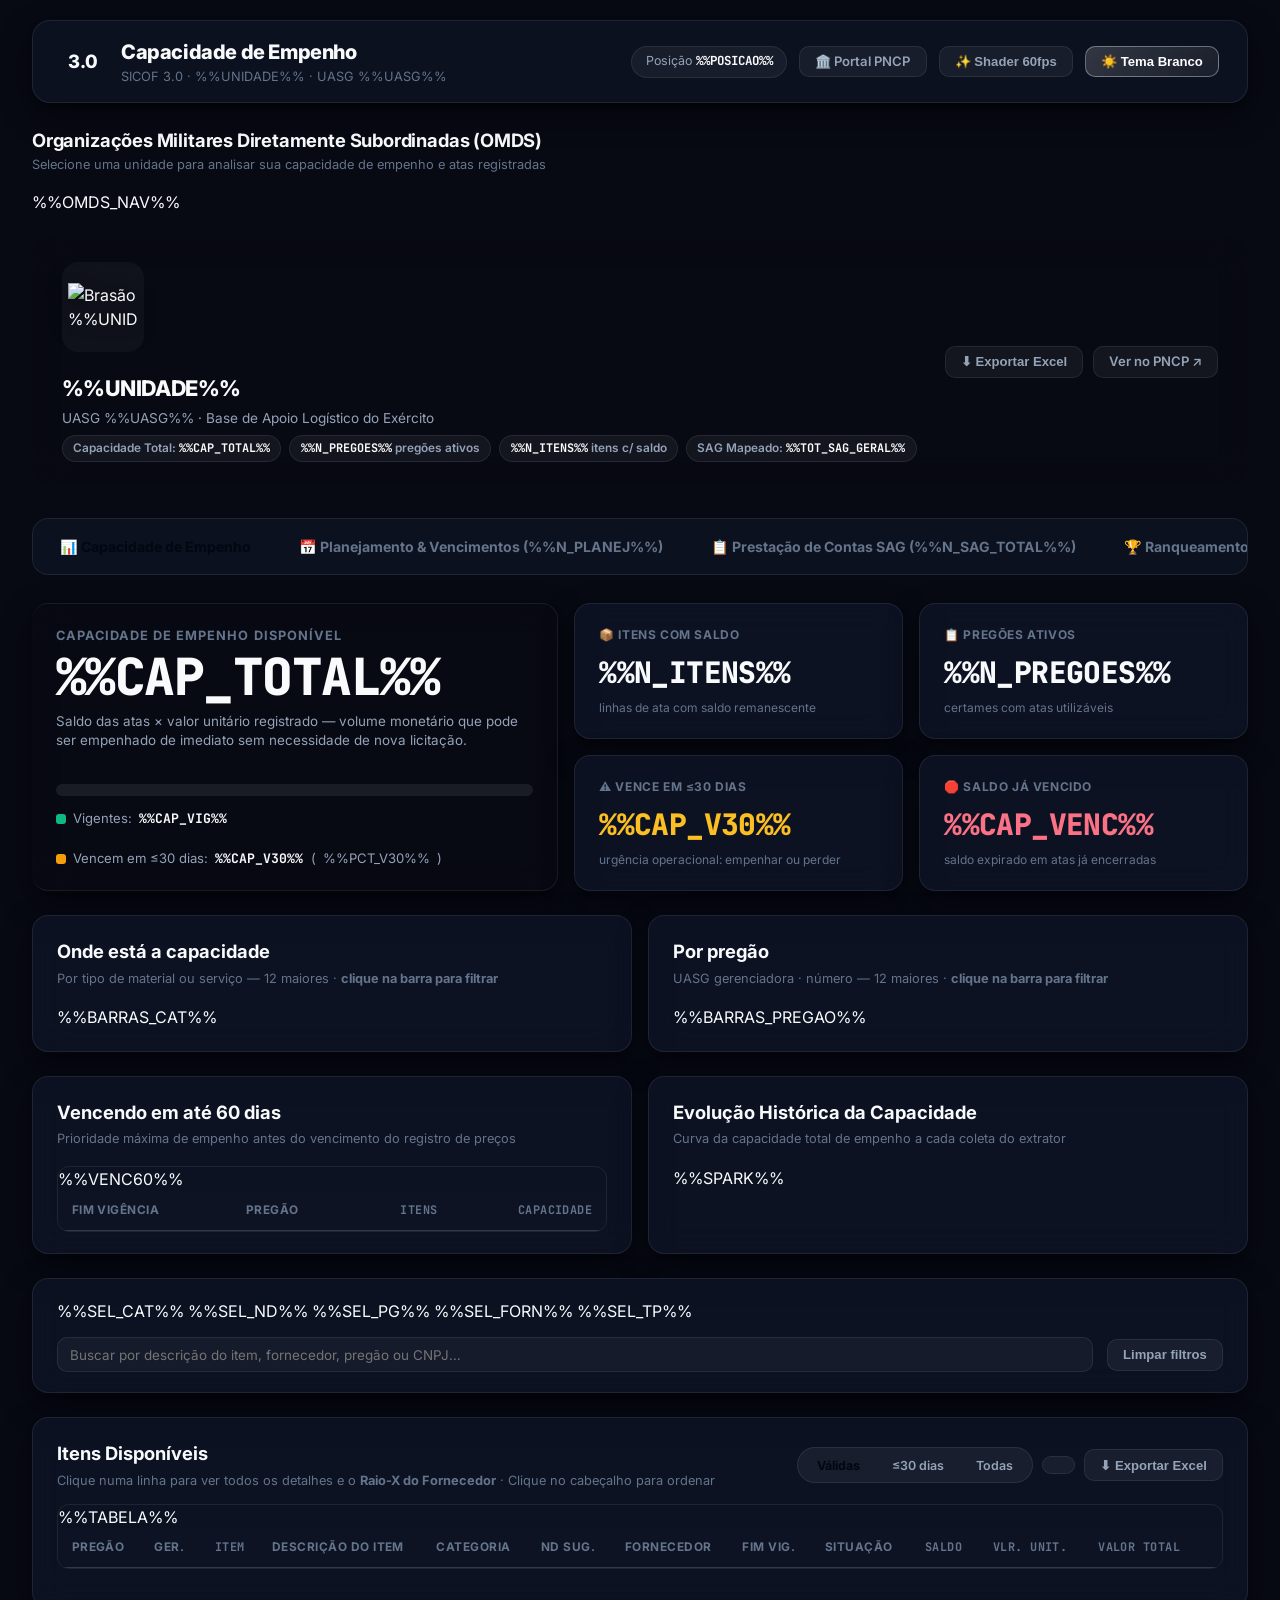
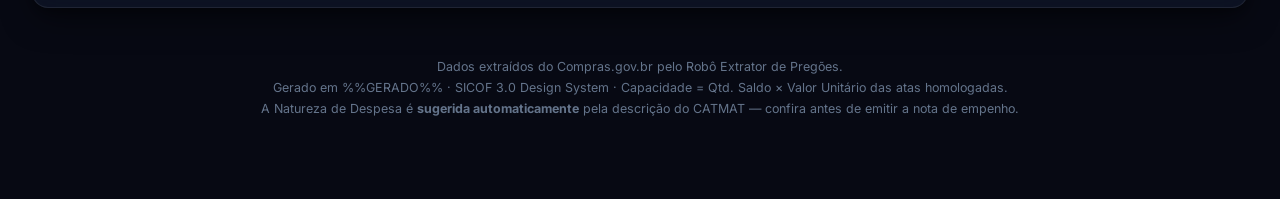
==== template_sicof.html @ 5d13fb5b "feat(dashboard): publica interface SICOF 3.0, template e dados atualizados (11/11/2026)" ====
<!DOCTYPE html>
<html lang="pt-BR" data-theme="dark" style="--unit-accent:%%ACCENT%%;--unit-accent-rgb:%%UNIT_RGB%%">
<head>
<meta charset="utf-8">
<meta name="viewport" content="width=device-width,initial-scale=1">
<meta name="color-scheme" content="light dark">
<title>Capacidade de Empenho — Atas %%UNIDADE_CURTA%% · SICOF 3.0</title>
<link rel="preconnect" href="https://fonts.googleapis.com">
<link rel="preconnect" href="https://fonts.gstatic.com" crossorigin>
<link href="https://fonts.googleapis.com/css2?family=Inter:wght@400;500;600;700;800&family=JetBrains+Mono:wght@400;500;600;700&display=swap" rel="stylesheet">
<style>
/* ==========================================================================
   SICOF 3.0 DESIGN SYSTEM & TOKENS (WCAG 2.2 AAA + 60FPS GPU ACCELERATION)
   ========================================================================== */
:root {
  --motion-instant: 100ms;
  --motion-snappy: 180ms;
  --motion-base: 280ms;
  --motion-slow: 450ms;
  --motion-ease: cubic-bezier(0.16, 1.0, 0.3, 1.0);

  /* Paleta Executiva Noturna (Default) */
  --bg-deep: #070913;
  --bg-surface: rgba(14, 21, 37, 0.72);
  --bg-surface-hover: rgba(22, 33, 58, 0.85);
  --bg-card: rgba(16, 24, 43, 0.65);
  --bg-card-elevated: rgba(23, 34, 60, 0.75);

  --border-subtle: rgba(255, 255, 255, 0.08);
  --border-strong: rgba(255, 255, 255, 0.16);
  --border-focus: var(--unit-accent, #38bdf8);

  --text-primary: #f8fafc;
  --text-secondary: #94a3b8;
  --text-muted: #64748b;
  --text-accent: var(--unit-accent, #38bdf8);
  --text-emerald: #34d399;
  --text-amber: #fbbf24;
  --text-rose: #fb7185;

  /* Identidade Visual Dinâmica por Unidade */
  --unit-accent: #38bdf8;
  --unit-accent-rgb: 56, 189, 248;
  --unit-glow: rgba(var(--unit-accent-rgb), 0.25);
  --unit-border: rgba(var(--unit-accent-rgb), 0.45);
  --unit-bg-tint: rgba(var(--unit-accent-rgb), 0.08);

  /* Status Tokens */
  --success: #35c08f;
  --success-fill: #10b981;
  --warning: #fbbf24;
  --warning-fill: #f59e0b;
  --danger: #fb7185;
  --danger-fill: #ef4444;

  --glass-blur: blur(16px);
  --glass-shadow: 0 12px 32px -4px rgba(0, 0, 0, 0.5), 0 4px 12px -2px rgba(0, 0, 0, 0.3);
  --font-sans: 'Inter', -apple-system, BlinkMacSystemFont, "Segoe UI", Roboto, sans-serif;
  --font-mono: 'JetBrains Mono', monospace;
  --r: 16px;
  --r-sm: 10px;
}

/* ==========================================================================
   TEMA BRANCO / ALTO CONTRASTE (WCAG 2.2 AAA & EXECUTIVE LIGHT)
   ========================================================================== */
html[data-theme="light"] {
  --bg-deep: #f1f5f9;
  --bg-surface: #ffffff;
  --bg-surface-hover: #f8fafc;
  --bg-card: #ffffff;
  --bg-card-elevated: #ffffff;

  --border-subtle: #cbd5e1;
  --border-strong: #94a3b8;
  --border-focus: var(--unit-accent, #0284c7);

  --text-primary: #0f172a;
  --text-secondary: #334155;
  --text-muted: #64748b;
  --text-accent: var(--unit-accent, #0284c7);
  --text-emerald: #047857;
  --text-amber: #b45309;
  --text-rose: #be123c;

  --unit-glow: rgba(var(--unit-accent-rgb), 0.18);
  --unit-border: rgba(var(--unit-accent-rgb), 0.55);
  --unit-bg-tint: rgba(var(--unit-accent-rgb), 0.05);

  --success: #047857;
  --success-fill: #059669;
  --warning: #b45309;
  --warning-fill: #d97706;
  --danger: #be123c;
  --danger-fill: #dc2626;

  --glass-blur: blur(0px);
  --glass-shadow: 0 4px 16px rgba(0, 0, 0, 0.06);
  background-color: #f1f5f9;
  color: #0f172a;
}

*, *::before, *::after {
  box-sizing: border-box;
  margin: 0;
  padding: 0;
}

html {
  font-family: var(--font-sans);
  background-color: var(--bg-deep);
  color: var(--text-primary);
  scroll-behavior: smooth;
  -webkit-font-smoothing: antialiased;
}

body {
  min-height: 100vh;
  position: relative;
  overflow-x: hidden;
  line-height: 1.5;
  background-color: var(--bg-deep);
}

@media (prefers-reduced-motion: reduce) {
  *, *::before, *::after {
    animation-duration: 0.01ms !important;
    transition-duration: 0.01ms !important;
  }
  #motion-canvas { display: none !important; }
}

/* Fundo Animado WebGL Canvas 60fps */
#motion-canvas {
  position: fixed;
  inset: 0;
  width: 100vw;
  height: 100vh;
  z-index: -1;
  pointer-events: none;
  opacity: 1;
  transition: opacity var(--motion-slow) var(--motion-ease);
}
html[data-theme="light"] #motion-canvas {
  display: none !important;
}

/* Barra de Leitura Superior com Scroll Progress */
.reading-bar {
  position: fixed;
  top: 0;
  left: 0;
  width: 100%;
  height: 3.5px;
  background: linear-gradient(90deg, var(--unit-accent), #10b981, #6366f1);
  transform-origin: 0% 50%;
  z-index: 9999;
  animation: scrollProgress linear;
  animation-timeline: scroll(root block);
}
@keyframes scrollProgress {
  from { transform: scaleX(0); }
  to { transform: scaleX(1); }
}

.app-container {
  max-width: 1540px;
  margin: 0 auto;
  padding: 1.25rem 2rem 5rem 2rem;
  position: relative;
  z-index: 1;
}

/* ==========================================================================
   HEADER EXECUTIVO COMPACTO
   ========================================================================== */
.executive-header {
  display: flex;
  justify-content: space-between;
  align-items: center;
  flex-wrap: wrap;
  gap: 1rem;
  padding: 1rem 1.75rem;
  background: var(--bg-surface);
  backdrop-filter: var(--glass-blur);
  -webkit-backdrop-filter: var(--glass-blur);
  border: 1px solid var(--border-subtle);
  border-radius: 18px;
  box-shadow: var(--glass-shadow);
  margin-bottom: 1.5rem;
}
.header-branding {
  display: flex;
  align-items: center;
  gap: 1rem;
}
.brand-badge {
  display: inline-flex;
  align-items: center;
  justify-content: center;
  width: 44px;
  height: 44px;
  background: linear-gradient(135deg, rgba(var(--unit-accent-rgb), 0.25), rgba(16, 185, 129, 0.15));
  border: 1px solid var(--unit-border);
  border-radius: 12px;
  color: var(--text-accent);
  font-weight: 800;
  font-size: 1.15rem;
  box-shadow: 0 0 16px var(--unit-glow);
}
.brand-title h1 {
  font-size: 1.25rem;
  font-weight: 800;
  letter-spacing: -0.02em;
  color: var(--text-primary);
}
.brand-title p {
  font-size: 0.8rem;
  color: var(--text-muted);
}
.header-actions {
  display: flex;
  align-items: center;
  gap: 0.75rem;
  flex-wrap: wrap;
}
.chip-pos {
  background: rgba(255, 255, 255, 0.05);
  border: 1px solid var(--border-subtle);
  border-radius: 999px;
  padding: 0.35rem 0.85rem;
  font-size: 0.78rem;
  color: var(--text-secondary);
}
.chip-pos b {
  color: var(--text-primary);
  font-family: var(--font-mono);
}
.btn {
  display: inline-flex;
  align-items: center;
  justify-content: center;
  gap: 0.45rem;
  padding: 0.52rem 0.95rem;
  border-radius: var(--r-sm);
  font-size: 0.82rem;
  font-weight: 600;
  cursor: pointer;
  text-decoration: none;
  transition: all var(--motion-snappy) var(--motion-ease);
  line-height: 1;
}
.btn-secondary {
  background: rgba(255, 255, 255, 0.05);
  border: 1px solid var(--border-subtle);
  color: var(--text-secondary);
}
.btn-secondary:hover {
  background: rgba(255, 255, 255, 0.1);
  color: var(--text-primary);
  border-color: rgba(255, 255, 255, 0.2);
}
.btn-theme-toggle {
  background: linear-gradient(135deg, rgba(255, 255, 255, 0.16), rgba(255, 255, 255, 0.06));
  border: 1.5px solid rgba(255, 255, 255, 0.35);
  color: #ffffff;
}
.btn-theme-toggle:hover {
  background: linear-gradient(135deg, rgba(255, 255, 255, 0.28), rgba(255, 255, 255, 0.12));
  border-color: var(--unit-accent);
  box-shadow: 0 0 16px var(--unit-glow);
  transform: translateY(-2px);
}
html[data-theme="light"] .btn-theme-toggle {
  background: #0f172a !important;
  color: #ffffff !important;
  border: 1.5px solid #0f172a !important;
  box-shadow: 0 4px 12px rgba(15, 23, 42, 0.2) !important;
}

/* ==========================================================================
   VITRINE HERÁLDICA DE OMDS & BANNER DA UNIDADE ATIVA
   ========================================================================== */
.omds-showcase-section {
  margin-bottom: 2rem;
}
.showcase-header {
  margin-bottom: 1rem;
  display: flex;
  justify-content: space-between;
  align-items: flex-end;
}
.showcase-header h2 {
  font-size: 1.15rem;
  font-weight: 700;
  color: var(--text-primary);
  letter-spacing: -0.01em;
}
.showcase-header p {
  font-size: 0.8rem;
  color: var(--text-muted);
}
.logos-grid {
  display: grid;
  grid-template-columns: repeat(auto-fit, minmax(190px, 1fr));
  gap: 1rem;
  margin-bottom: 1.5rem;
}
.logo-card {
  position: relative;
  overflow: hidden;
  background: var(--bg-card);
  backdrop-filter: var(--glass-blur);
  -webkit-backdrop-filter: var(--glass-blur);
  border: 1.5px solid var(--border-subtle);
  border-top: 3.5px solid var(--om-accent, var(--text-accent));
  border-radius: 18px;
  padding: 1.25rem 1rem;
  display: flex;
  flex-direction: column;
  align-items: center;
  text-align: center;
  cursor: pointer;
  text-decoration: none;
  transition: transform var(--motion-base) var(--motion-ease),
              border-color var(--motion-base) var(--motion-ease),
              box-shadow var(--motion-base) var(--motion-ease),
              background var(--motion-base) var(--motion-ease);
  user-select: none;
}
.logo-card:hover {
  transform: translateY(-4px);
  border-color: rgba(var(--om-rgb, 56, 189, 248), 0.6);
  box-shadow: 0 10px 26px -2px rgba(var(--om-rgb, 56, 189, 248), 0.35);
}
.logo-card.is-active {
  background: linear-gradient(145deg, rgba(var(--om-rgb, 56, 189, 248), 0.18), rgba(15, 23, 42, 0.92));
  border-color: var(--om-accent, var(--text-accent)) !important;
  box-shadow: 0 0 28px -2px rgba(var(--om-rgb, 56, 189, 248), 0.5), inset 0 0 14px rgba(var(--om-rgb, 56, 189, 248), 0.18) !important;
  transform: translateY(-2px);
}
.logo-card.is-active::after {
  content: '';
  position: absolute;
  bottom: -2px;
  left: 15%;
  right: 15%;
  height: 4px;
  background: var(--om-accent, var(--text-accent));
  border-radius: 999px;
  box-shadow: 0 0 14px var(--om-accent, var(--text-accent));
}
.logo-card-off {
  opacity: 0.5;
  cursor: default;
}
.logo-img-wrap {
  width: 76px;
  height: 84px;
  display: flex;
  align-items: center;
  justify-content: center;
  margin-bottom: 0.85rem;
  transition: transform var(--motion-snappy) cubic-bezier(0.34, 1.56, 0.64, 1.0);
}
.logo-card:hover .logo-img-wrap {
  transform: scale(1.08);
}
.omds-crest-img {
  max-width: 100%;
  max-height: 100%;
  object-fit: contain;
  filter: drop-shadow(0 4px 10px rgba(0, 0, 0, 0.5));
}
.logo-card-sigla {
  font-size: 0.95rem;
  font-weight: 800;
  color: var(--text-primary);
  margin-bottom: 0.2rem;
}
.logo-card-nome {
  font-size: 0.72rem;
  color: var(--text-muted);
  line-height: 1.3;
  margin-bottom: 0.75rem;
  min-height: 2.6em;
  display: -webkit-box;
  -webkit-line-clamp: 2;
  -webkit-box-orient: vertical;
  overflow: hidden;
}
.logo-card-badge {
  padding: 0.2rem 0.55rem;
  border-radius: 6px;
  font-size: 0.72rem;
  font-weight: 700;
  font-family: var(--font-mono);
  background: rgba(255, 255, 255, 0.06);
  color: var(--text-secondary);
}

/* Banner de Destaque da Unidade Ativa */
.unit-overview-banner {
  background: linear-gradient(135deg, rgba(var(--unit-accent-rgb), 0.12), rgba(11, 17, 32, 0.92));
  backdrop-filter: var(--glass-blur);
  -webkit-backdrop-filter: var(--glass-blur);
  border: 1.5px solid var(--unit-border);
  border-radius: 20px;
  padding: 1.5rem 1.85rem;
  display: flex;
  justify-content: space-between;
  align-items: center;
  flex-wrap: wrap;
  gap: 1.5rem;
  box-shadow: 0 8px 32px var(--unit-glow);
}
.unit-banner-left {
  display: flex;
  align-items: center;
  gap: 1.25rem;
  flex-wrap: wrap;
  min-width: 0;
  flex: 1;
}
.unit-banner-info {
  min-width: 0;
  word-break: break-word;
}
.unit-banner-logo-wrap {
  width: 82px;
  height: 90px;
  display: flex;
  align-items: center;
  justify-content: center;
  flex-shrink: 0;
  border-radius: 16px;
  background: rgba(255, 255, 255, 0.04);
  border: 1.5px solid var(--unit-border);
  box-shadow: 0 0 20px var(--unit-glow);
  padding: 0.4rem;
}
.unit-banner-logo-wrap img {
  max-width: 100%;
  max-height: 100%;
  object-fit: contain;
  filter: drop-shadow(0 4px 10px rgba(0, 0, 0, 0.5));
}
.unit-banner-info h2 {
  font-size: 1.35rem;
  font-weight: 800;
  letter-spacing: -0.02em;
  color: var(--text-primary);
  margin-bottom: 0.2rem;
}
.unit-banner-info p {
  font-size: 0.85rem;
  color: var(--text-secondary);
  margin-bottom: 0.45rem;
}
.unit-tags-row {
  display: flex;
  gap: 0.5rem;
  flex-wrap: wrap;
}
.tag-pill {
  font-size: 0.74rem;
  font-weight: 600;
  padding: 0.22rem 0.65rem;
  border-radius: 999px;
  background: rgba(255, 255, 255, 0.05);
  border: 1px solid var(--border-subtle);
  color: var(--text-secondary);
}
.tag-pill b {
  color: var(--text-primary);
  font-family: var(--font-mono);
}

/* ==========================================================================
   NAVEGAÇÃO POR ABAS SICOF 3.0 (DRAG-TO-SCROLL & HORIZONTAL BAR)
   ========================================================================== */
.sicof-tabs-nav {
  display: flex;
  gap: 0.5rem;
  padding: 0.45rem;
  background: var(--bg-surface);
  backdrop-filter: var(--glass-blur);
  -webkit-backdrop-filter: var(--glass-blur);
  border: 1px solid var(--border-subtle);
  border-radius: 16px;
  margin-bottom: 1.75rem;
  overflow-x: auto;
  scrollbar-width: none;
  -webkit-overflow-scrolling: touch;
}
.sicof-tabs-nav::-webkit-scrollbar { display: none; }
.sicof-tab-btn {
  display: inline-flex;
  align-items: center;
  gap: 0.65rem;
  padding: 0.75rem 1.25rem;
  border-radius: 12px;
  background: transparent;
  border: none;
  color: var(--text-muted);
  font-family: var(--font-sans);
  font-size: 0.88rem;
  font-weight: 700;
  cursor: pointer;
  white-space: nowrap;
  transition: all var(--motion-snappy) var(--motion-ease);
}
.sicof-tab-btn:hover {
  color: var(--text-primary);
  background: rgba(255, 255, 255, 0.05);
}
.sicof-tab-btn[aria-selected="true"] {
  background: var(--unit-accent);
  color: #030712;
  box-shadow: 0 4px 16px var(--unit-glow);
}
html[data-theme="light"] .sicof-tab-btn[aria-selected="true"] {
  color: #ffffff;
}

/* Painéis de Conteúdo das Abas */
.tab-content-panel {
  display: block;
  animation: fadeInTab var(--motion-base) var(--motion-ease);
}
.tab-content-panel[hidden] {
  display: none !important;
}
@keyframes fadeInTab {
  from { opacity: 0; transform: translateY(6px); }
  to { opacity: 1; transform: translateY(0); }
}

/* ==========================================================================
   BENTO GRID HERO & CARDS DE KPIS
   ========================================================================== */
.bento-hero-grid {
  display: grid;
  grid-template-columns: 1.6fr 1fr 1fr;
  grid-template-rows: auto auto;
  gap: 1rem;
  margin-bottom: 1.5rem;
}
@media (max-width: 1024px) {
  .bento-hero-grid {
    grid-template-columns: 1fr 1fr;
  }
  .bento-card-main {
    grid-column: 1 / -1;
  }
}
@media (max-width: 640px) {
  .bento-hero-grid {
    grid-template-columns: 1fr;
  }
}
.bento-card {
  background: var(--bg-card);
  backdrop-filter: var(--glass-blur);
  -webkit-backdrop-filter: var(--glass-blur);
  border: 1.5px solid var(--border-subtle);
  border-radius: var(--r);
  padding: 1.35rem 1.5rem;
  box-shadow: var(--glass-shadow);
  display: flex;
  flex-direction: column;
  justify-content: space-between;
  position: relative;
  overflow: hidden;
  transition: transform var(--motion-base) var(--motion-ease),
              border-color var(--motion-base) var(--motion-ease),
              box-shadow var(--motion-base) var(--motion-ease);
}
.bento-card:hover {
  transform: translateY(-2px);
  border-color: var(--border-strong);
  box-shadow: 0 16px 36px -4px rgba(0, 0, 0, 0.4);
}
.bento-card-main {
  grid-row: span 2;
  border-left: 4.5px solid var(--unit-accent);
  background: linear-gradient(145deg, rgba(var(--unit-accent-rgb), 0.1), var(--bg-card));
}
.hero-label {
  font-size: 0.8rem;
  text-transform: uppercase;
  letter-spacing: 0.08em;
  color: var(--text-muted);
  font-weight: 700;
  margin-bottom: 0.25rem;
}
.hero-big {
  font-size: clamp(1.8rem, 4.2vw, 3.2rem);
  font-weight: 800;
  letter-spacing: -0.03em;
  line-height: 1.1;
  color: var(--text-primary);
  font-family: var(--font-mono);
  margin-bottom: 0.4rem;
  overflow-wrap: anywhere;
  word-break: break-word;
}
.hero-cap {
  font-size: 0.84rem;
  color: var(--text-secondary);
  line-height: 1.45;
  margin-bottom: 1.25rem;
}
.meter {
  display: flex;
  height: 12px;
  background: rgba(255, 255, 255, 0.08);
  border-radius: 999px;
  overflow: hidden;
  margin-bottom: 0.85rem;
}
.mseg {
  height: 100%;
  transition: width var(--motion-slow) var(--motion-ease);
}
.mseg-vig { background: var(--success-fill); }
.mseg-v30 { background: var(--warning-fill); }
.mleg {
  list-style: none;
  display: flex;
  gap: 1.25rem;
  flex-wrap: wrap;
  font-size: 0.82rem;
  color: var(--text-secondary);
}
.mleg li {
  display: flex;
  align-items: center;
  gap: 0.45rem;
}
.mleg b {
  color: var(--text-primary);
  font-family: var(--font-mono);
}
.key {
  width: 10px;
  height: 10px;
  border-radius: 3px;
  flex: none;
}
.key-vig { background: var(--success-fill); }
.key-v30 { background: var(--warning-fill); }

.pills {
  margin-top: 1rem;
  display: none;
  align-items: center;
  gap: 0.45rem;
  flex-wrap: wrap;
}
.pills.on { display: flex; }
.pill {
  background: var(--unit-accent);
  color: #030712;
  border-radius: 999px;
  padding: 0.22rem 0.75rem;
  font-size: 0.74rem;
  font-weight: 700;
}
html[data-theme="light"] .pill { color: #ffffff; }

/* Bento KPI Mini Cards */
.bento-kpi-lbl {
  font-size: 0.75rem;
  font-weight: 700;
  text-transform: uppercase;
  letter-spacing: 0.05em;
  color: var(--text-muted);
  display: flex;
  align-items: center;
  gap: 0.4rem;
}
.bento-kpi-val {
  font-size: 1.85rem;
  font-weight: 800;
  letter-spacing: -0.02em;
  color: var(--text-primary);
  font-family: var(--font-mono);
  margin: 0.45rem 0 0.2rem 0;
}
.bento-kpi-val.warn { color: var(--warning); }
.bento-kpi-val.bad { color: var(--danger); }
.bento-kpi-hint {
  font-size: 0.75rem;
  color: var(--text-muted);
}

/* ==========================================================================
   PAINÉIS DE GRÁFICOS ANALÍTICOS (BARRAS HORIZONTAIS, VENCENDO & EVOLUÇÃO)
   ========================================================================== */
.grid2 {
  display: grid;
  grid-template-columns: 1fr 1fr;
  gap: 1rem;
  margin-bottom: 1.5rem;
}
@media (max-width: 900px) {
  .grid2 { grid-template-columns: 1fr; }
}
.card {
  background: var(--bg-card);
  backdrop-filter: var(--glass-blur);
  -webkit-backdrop-filter: var(--glass-blur);
  border: 1.5px solid var(--border-subtle);
  border-radius: var(--r);
  padding: 1.35rem 1.5rem;
  box-shadow: var(--glass-shadow);
  min-width: 0;
}
.card h2 {
  font-size: 1.15rem;
  font-weight: 700;
  color: var(--text-primary);
  margin-bottom: 0.2rem;
}
.card .cap {
  font-size: 0.8rem;
  color: var(--text-muted);
  margin-bottom: 1.1rem;
}

/* Barras Horizontais com Pódio Top 3 */
.brow {
  display: grid;
  grid-template-columns: minmax(110px, 175px) 1fr 96px;
  gap: 0.85rem;
  align-items: center;
  padding: 0.45rem 0.65rem;
  margin: 0 -0.45rem;
  border-radius: var(--r-sm);
  cursor: pointer;
  transition: background var(--motion-snappy) var(--motion-ease);
}
.brow:hover, .brow:focus-visible {
  background: rgba(255, 255, 255, 0.05);
}
.blabel {
  font-size: 0.82rem;
  color: var(--text-secondary);
  white-space: nowrap;
  overflow: hidden;
  text-overflow: ellipsis;
  display: flex;
  align-items: center;
  gap: 0.4rem;
}
.rank-pos {
  font-size: 0.68rem;
  font-weight: 800;
  padding: 0.1rem 0.38rem;
  border-radius: 4px;
  line-height: 1.2;
  flex: none;
}
.rank-1 { background: rgba(245, 158, 11, 0.2); color: #fbbf24; border: 1px solid rgba(245, 158, 11, 0.4); }
.rank-2 { background: rgba(148, 163, 184, 0.15); color: #cbd5e1; border: 1px solid rgba(148, 163, 184, 0.3); }
.rank-3 { background: rgba(217, 119, 6, 0.18); color: #f59e0b; border: 1px solid rgba(217, 119, 6, 0.35); }
.btrack {
  background: rgba(255, 255, 255, 0.06);
  border-radius: 999px;
  height: 12px;
  overflow: hidden;
}
.bfill {
  height: 100%;
  background: var(--unit-accent);
  border-radius: 999px;
  transition: width var(--motion-slow) var(--motion-ease);
}
.bfill-top {
  filter: brightness(1.15) saturate(1.2);
  box-shadow: 0 0 10px var(--unit-glow);
}
.bval {
  font-size: 0.78rem;
  text-align: right;
  color: var(--text-secondary);
  font-family: var(--font-mono);
  display: flex;
  flex-direction: column;
  align-items: flex-end;
  line-height: 1.2;
}
.bval-num { font-weight: 700; color: var(--text-primary); }
.bval-pct { font-size: 0.68rem; color: var(--text-muted); }
.vazio {
  color: var(--text-muted);
  font-size: 0.85rem;
  padding: 1.5rem 0;
  text-align: center;
}

/* ==========================================================================
   FILTROS MULTI-DIMENSIONAIS COM COMBOBOX PESQUISÁVEL
   ========================================================================== */
.filtros {
  background: var(--bg-card);
  backdrop-filter: var(--glass-blur);
  -webkit-backdrop-filter: var(--glass-blur);
  border: 1.5px solid var(--border-subtle);
  border-radius: var(--r);
  padding: 1.25rem 1.5rem;
  margin-bottom: 1.5rem;
  box-shadow: var(--glass-shadow);
}
.filtros-grid {
  display: grid;
  grid-template-columns: repeat(auto-fit, minmax(210px, 1fr));
  gap: 0.85rem;
}
.fl {
  display: flex;
  flex-direction: column;
  gap: 0.35rem;
  min-width: 0;
}
.fl > span {
  font-size: 0.72rem;
  font-weight: 700;
  color: var(--text-muted);
  text-transform: uppercase;
  letter-spacing: 0.05em;
}
.fl select, #busca, .cb-in, #sagBusca {
  width: 100%;
  background: rgba(255, 255, 255, 0.04);
  color: var(--text-primary);
  border: 1px solid var(--border-subtle);
  border-radius: var(--r-sm);
  padding: 0.55rem 0.75rem;
  font-family: var(--font-sans);
  font-size: 0.84rem;
  transition: all var(--motion-snappy) var(--motion-ease);
}
.fl select:focus, #busca:focus, .cb-in:focus, #sagBusca:focus {
  outline: none;
  border-color: var(--border-focus);
  box-shadow: 0 0 12px var(--unit-glow);
}
.cb { position: relative; }
.cb-in { padding-right: 28px; text-overflow: ellipsis; }
.cb-clear {
  position: absolute;
  right: 6px;
  top: 50%;
  transform: translateY(-50%);
  width: 20px;
  height: 20px;
  border: none;
  background: transparent;
  color: var(--text-muted);
  font-size: 16px;
  cursor: pointer;
  border-radius: 50%;
  display: flex;
  align-items: center;
  justify-content: center;
}
.cb-clear:hover {
  background: rgba(255, 255, 255, 0.1);
  color: var(--text-primary);
}
.cb-list {
  position: absolute;
  z-index: 50;
  top: calc(100% + 4px);
  left: 0;
  right: 0;
  margin: 0;
  padding: 4px;
  list-style: none;
  max-height: 280px;
  overflow-y: auto;
  background: var(--bg-surface);
  backdrop-filter: blur(20px);
  border: 1px solid var(--border-strong);
  border-radius: var(--r-sm);
  box-shadow: 0 12px 30px rgba(0, 0, 0, 0.5);
}
.cb-opt {
  padding: 0.45rem 0.65rem;
  border-radius: 6px;
  font-size: 0.8rem;
  cursor: pointer;
  white-space: nowrap;
  overflow: hidden;
  text-overflow: ellipsis;
  color: var(--text-secondary);
}
.cb-opt:hover {
  background: rgba(255, 255, 255, 0.08);
  color: var(--text-primary);
}
.cb-opt[aria-selected="true"] {
  background: var(--unit-bg-tint);
  color: var(--unit-accent);
  font-weight: 700;
}
.cb-vazio {
  padding: 0.5rem;
  font-size: 0.78rem;
  color: var(--text-muted);
  text-align: center;
}
.frow2 {
  display: flex;
  gap: 0.85rem;
  flex-wrap: wrap;
  align-items: center;
  margin-top: 0.85rem;
}
#busca { flex: 1; min-width: 220px; }

/* Segmented Switches */
.seg {
  display: inline-flex;
  background: rgba(255, 255, 255, 0.05);
  border: 1px solid var(--border-subtle);
  border-radius: 999px;
  padding: 3px;
  gap: 2px;
}
.seg button {
  background: transparent;
  border: none;
  border-radius: 999px;
  padding: 0.4rem 0.95rem;
  cursor: pointer;
  font-family: var(--font-sans);
  font-size: 0.78rem;
  font-weight: 600;
  color: var(--text-secondary);
  transition: all var(--motion-snappy) var(--motion-ease);
}
.seg button:hover {
  color: var(--text-primary);
}
.seg button[aria-pressed="true"] {
  background: var(--unit-accent);
  color: #030712;
  font-weight: 700;
  box-shadow: 0 2px 8px var(--unit-glow);
}
html[data-theme="light"] .seg button[aria-pressed="true"] {
  color: #ffffff;
}

/* ==========================================================================
   TABELAS DE DADOS EXECUTIVAS (WCAG 2.2 AAA + STICKY HEADERS)
   ========================================================================== */
.tblwrap {
  overflow-x: auto;
  max-width: 100%;
  -webkit-overflow-scrolling: touch;
  border-radius: 12px;
  border: 1px solid var(--border-subtle);
}
table {
  width: 100%;
  border-collapse: collapse;
  font-size: 0.82rem;
  text-align: left;
}
th, td {
  padding: 0.65rem 0.85rem;
  border-bottom: 1px solid var(--border-subtle);
  vertical-align: middle;
}
thead th {
  position: sticky;
  top: 0;
  background: var(--bg-surface);
  z-index: 2;
  color: var(--text-muted);
  font-size: 0.74rem;
  font-weight: 700;
  text-transform: uppercase;
  letter-spacing: 0.04em;
  white-space: nowrap;
  cursor: pointer;
  user-select: none;
  border-bottom: 1.5px solid var(--border-strong);
}
thead th:hover {
  color: var(--text-primary);
  background: var(--bg-surface-hover);
}
tbody tr {
  transition: background var(--motion-snappy) var(--motion-ease);
}
tbody tr:hover {
  background: rgba(255, 255, 255, 0.04);
}
td.num, th.num {
  text-align: right;
  font-family: var(--font-mono);
  white-space: nowrap;
}
td.desc {
  max-width: 320px;
  color: var(--text-secondary);
  line-height: 1.35;
}
td.forn {
  max-width: 180px;
  white-space: nowrap;
  overflow: hidden;
  text-overflow: ellipsis;
  color: var(--text-secondary);
}
td.cat, td.nd {
  white-space: nowrap;
  font-size: 0.78rem;
  color: var(--text-muted);
}
.tag {
  display: inline-flex;
  align-items: center;
  gap: 0.35rem;
  border-radius: 999px;
  padding: 0.15rem 0.6rem;
  font-size: 0.72rem;
  font-weight: 700;
  white-space: nowrap;
}
.tag-vig { background: rgba(16, 185, 129, 0.15); color: #34d399; border: 1px solid rgba(16, 185, 129, 0.3); }
.tag-v30 { background: rgba(245, 158, 11, 0.18); color: #fbbf24; border: 1px solid rgba(245, 158, 11, 0.35); }
.tag-venc { background: rgba(239, 68, 68, 0.18); color: #fb7185; border: 1px solid rgba(239, 68, 68, 0.35); }
.tag-semata, .tag-semdados { background: rgba(148, 163, 184, 0.15); color: #94a3b8; }

.tbl-foot {
  display: flex;
  justify-content: center;
  margin-top: 1rem;
}

/* ==========================================================================
   ABA DE PLANEJAMENTO & BANDAS HORIZONTAIS
   ========================================================================== */
.pl-bandas {
  display: grid;
  grid-template-columns: repeat(4, 1fr);
  gap: 0.85rem;
  margin-bottom: 1.25rem;
}
@media (max-width: 768px) {
  .pl-bandas { grid-template-columns: repeat(2, 1fr); }
}
@media (max-width: 520px) {
  .pl-bandas { grid-template-columns: 1fr; }
}
.pl-card {
  display: flex;
  flex-direction: column;
  gap: 0.25rem;
  align-items: flex-start;
  text-align: left;
  background: var(--bg-card);
  border: 1.5px solid var(--border-subtle);
  border-left: 4.5px solid var(--bc, var(--text-muted));
  border-radius: var(--r-sm);
  padding: 0.85rem 1.1rem;
  cursor: pointer;
  transition: all var(--motion-snappy) var(--motion-ease);
  width: 100%;
}
.pl-card:hover { background: rgba(255, 255, 255, 0.05); }
.pl-card[aria-pressed="true"] {
  box-shadow: 0 0 0 2px var(--bc, var(--unit-accent)), 0 4px 16px rgba(0, 0, 0, 0.3);
}
.pl-card.b-30 { --bc: var(--danger-fill); }
.pl-card.b-90 { --bc: var(--warning-fill); }
.pl-card.b-180 { --bc: #38bdf8; }
.pl-card.b-max { --bc: var(--success-fill); }
.pl-card-n {
  font-size: 1.85rem;
  font-weight: 800;
  line-height: 1;
  font-family: var(--font-mono);
  color: var(--bc, var(--text-primary));
}
.pl-card-lb { font-size: 0.74rem; color: var(--text-muted); }
.pl-card-cap { font-size: 0.82rem; font-weight: 700; color: var(--text-secondary); font-family: var(--font-mono); }
.pl-bandas.tem-sel .pl-card:not([aria-pressed="true"]) { opacity: 0.45; }
.pl-dias { display: block; font-size: 0.7rem; font-weight: 700; margin-top: 1px; }
.pl-dias.d-venc { color: var(--danger); }
.pl-dias.d-30 { color: var(--warning); }
.pl-dias.d-ok { color: var(--text-muted); }
.pl-om { font-size: 0.74rem; font-weight: 700; color: var(--text-accent); }
.pl-papel { font-size: 0.68rem; font-weight: 700; text-transform: uppercase; margin-top: 1px; }
.pl-papel.p-ger { color: var(--unit-accent); }
.pl-papel.p-part { color: var(--text-muted); }

/* ==========================================================================
   ABA DE PRESTAÇÃO DE CONTAS SAG
   ========================================================================== */
.sag-kpis {
  display: grid;
  grid-template-columns: repeat(3, 1fr);
  gap: 1rem;
  margin-bottom: 1.25rem;
}
@media (max-width: 800px) {
  .sag-kpis { grid-template-columns: 1fr; }
}
.sag-kpi-card {
  background: var(--bg-card);
  border: 1.5px solid var(--border-subtle);
  border-radius: var(--r-sm);
  padding: 1.15rem 1.35rem;
  display: flex;
  flex-direction: column;
  gap: 0.25rem;
  text-align: left;
  cursor: pointer;
  transition: all var(--motion-snappy) var(--motion-ease);
}
.sag-kpi-card.sag-kpi-tot { border-left: 4.5px solid var(--unit-accent); cursor: default; }
.sag-kpi-card.sag-kpi-ger { border-left: 4.5px solid #8b5cf6; }
.sag-kpi-card.sag-kpi-part { border-left: 4.5px solid #0ea5e9; }
.sag-kpi-card:hover { background: rgba(255, 255, 255, 0.05); }
.sag-kpi-card[aria-pressed="true"] { box-shadow: 0 0 0 2px var(--unit-accent); }
.sag-kpi-val { font-size: 1.75rem; font-weight: 800; font-family: var(--font-mono); color: var(--text-primary); }
.sag-kpi-lb { font-size: 0.78rem; font-weight: 700; color: var(--text-muted); }
.sag-kpi-sub { font-size: 0.72rem; color: var(--text-muted); }

.sag-bloco {
  background: var(--bg-card);
  border: 1.5px solid var(--border-subtle);
  border-radius: var(--r-sm);
  padding: 1.25rem 1.35rem;
  margin-bottom: 1.25rem;
}
.sag-bloco-hdr {
  display: flex;
  align-items: center;
  justify-content: space-between;
  margin-bottom: 1rem;
  flex-wrap: wrap;
  gap: 0.75rem;
  padding-bottom: 0.75rem;
  border-bottom: 1px solid var(--border-subtle);
}
.sag-bloco-tit {
  display: flex;
  align-items: center;
  gap: 0.75rem;
  flex-wrap: wrap;
}
.sag-bloco-tit h3 { font-size: 1.05rem; font-weight: 700; color: var(--text-primary); }
.sag-bloco-total {
  font-size: 0.85rem;
  font-weight: 700;
  font-family: var(--font-mono);
  color: var(--text-primary);
  background: rgba(255, 255, 255, 0.05);
  padding: 0.35rem 0.85rem;
  border-radius: 8px;
  border: 1px solid var(--border-subtle);
}
.sag-tag {
  display: inline-block;
  padding: 0.2rem 0.6rem;
  border-radius: 6px;
  font-size: 0.68rem;
  font-weight: 800;
  text-transform: uppercase;
  letter-spacing: 0.04em;
}
.sag-tag-ger { background: rgba(139, 92, 246, 0.18); color: #c084fc; border: 1px solid rgba(139, 92, 246, 0.35); }
.sag-tag-part { background: rgba(14, 165, 233, 0.18); color: #38bdf8; border: 1px solid rgba(14, 165, 233, 0.35); }
.btn-copiar-linha {
  background: transparent;
  border: 1px solid var(--border-subtle);
  border-radius: 6px;
  padding: 0.25rem 0.55rem;
  cursor: pointer;
  font-size: 0.85rem;
  color: var(--text-secondary);
  transition: all var(--motion-snappy);
}
.btn-copiar-linha:hover {
  background: rgba(255, 255, 255, 0.1);
  color: var(--text-primary);
}

/* ==========================================================================
   ABA DE RANQUEAMENTO DAS 6 OMDS
   ========================================================================== */
.ranking-leaderboard-grid {
  display: grid;
  grid-template-columns: repeat(auto-fit, minmax(min(100%, 340px), 1fr));
  gap: 1.15rem;
  margin-bottom: 1.75rem;
}
.rank-item-card {
  position: relative;
  background: var(--bg-card);
  backdrop-filter: var(--glass-blur);
  -webkit-backdrop-filter: var(--glass-blur);
  border: 1.5px solid var(--border-subtle);
  border-radius: var(--r);
  padding: 1.25rem 1.35rem;
  display: flex;
  flex-direction: column;
  gap: 0.85rem;
  cursor: pointer;
  min-width: 0;
  overflow: hidden;
  transition: all var(--motion-base) var(--motion-ease);
}
.rank-item-card:hover {
  transform: translateY(-3px);
  border-color: var(--border-strong);
  box-shadow: 0 12px 30px rgba(0, 0, 0, 0.35);
}
.rank-item-card.is-current-om {
  border-color: var(--unit-accent);
  box-shadow: 0 0 24px -4px var(--unit-glow);
}
.rank-card-header {
  display: flex;
  align-items: center;
  justify-content: space-between;
  gap: 0.75rem;
  flex-wrap: wrap;
  min-width: 0;
}
.rank-header-left {
  display: flex;
  align-items: center;
  gap: 0.75rem;
  min-width: 0;
  flex: 1;
}
.rank-pos-badge {
  font-size: 1.15rem;
  font-weight: 800;
  width: 38px;
  height: 38px;
  border-radius: 10px;
  display: flex;
  align-items: center;
  justify-content: center;
  background: rgba(255, 255, 255, 0.06);
  flex-shrink: 0;
}
.rank-om-crest {
  width: 38px;
  height: 38px;
  display: flex;
  align-items: center;
  justify-content: center;
  flex-shrink: 0;
}
.rank-om-crest img {
  max-width: 100%;
  max-height: 100%;
  object-fit: contain;
}
.rank-om-info {
  flex: 1;
  min-width: 0;
}
.rank-om-sigla {
  font-size: 1.05rem;
  font-weight: 800;
  color: var(--text-primary);
  letter-spacing: -0.01em;
  white-space: nowrap;
  overflow: hidden;
  text-overflow: ellipsis;
}
.rank-om-uasg {
  font-size: 0.72rem;
  color: var(--text-muted);
  font-family: var(--font-mono);
}
.rank-current-tag {
  display: inline-flex;
  align-items: center;
  gap: 0.35rem;
  font-size: 0.65rem;
  font-weight: 800;
  text-transform: uppercase;
  letter-spacing: 0.05em;
  padding: 0.22rem 0.65rem;
  border-radius: 999px;
  background: var(--unit-accent);
  color: #030712;
  box-shadow: 0 2px 8px var(--unit-glow);
  white-space: nowrap;
  flex-shrink: 0;
}
html[data-theme="light"] .rank-current-tag {
  color: #ffffff;
}
.rank-pulse-dot {
  width: 6px;
  height: 6px;
  border-radius: 50%;
  background: currentColor;
  display: inline-block;
  animation: rankPulse 2s ease-in-out infinite;
}
@keyframes rankPulse {
  0%, 100% { opacity: 1; transform: scale(1); }
  50% { opacity: 0.35; transform: scale(0.75); }
}
.rank-metric-block {
  display: flex;
  justify-content: space-between;
  align-items: flex-end;
  gap: 0.75rem;
  padding: 0.55rem 0.8rem;
  background: rgba(255, 255, 255, 0.025);
  border: 1px solid var(--border-subtle);
  border-radius: var(--r-sm);
  min-width: 0;
}
.rank-metric-main {
  min-width: 0;
}
.rank-metric-lbl {
  display: block;
  font-size: 0.68rem;
  text-transform: uppercase;
  letter-spacing: 0.06em;
  color: var(--text-muted);
  font-weight: 700;
  margin-bottom: 0.2rem;
}
.rank-val-num {
  font-size: 1.18rem;
  font-weight: 800;
  color: var(--text-primary);
  font-family: var(--font-mono);
  letter-spacing: -0.02em;
  line-height: 1.1;
  display: block;
}
.rank-val-pct-badge {
  font-size: 0.72rem;
  font-weight: 700;
  color: var(--text-secondary);
  background: rgba(255, 255, 255, 0.06);
  padding: 0.22rem 0.55rem;
  border-radius: 6px;
  white-space: nowrap;
  font-family: var(--font-mono);
  flex-shrink: 0;
}
.rank-track-wrap {
  height: 8px;
  background: rgba(255, 255, 255, 0.06);
  border-radius: 999px;
  overflow: hidden;
}
  overflow: hidden;
}
.rank-track-bar {
  height: 100%;
  border-radius: 999px;
  transition: width var(--motion-slow) var(--motion-ease);
}
.rank-card-footer {
  display: flex;
  justify-content: space-between;
  font-size: 0.74rem;
  color: var(--text-secondary);
  border-top: 1px solid var(--border-subtle);
  padding-top: 0.55rem;
}
.rank-card-footer b { color: var(--text-primary); font-family: var(--font-mono); }
.btn-rank-link {
  font-size: 0.75rem;
  padding: 0.3rem 0.65rem;
  background: rgba(255, 255, 255, 0.05);
  border: 1px solid var(--border-subtle);
  color: var(--text-primary);
  border-radius: 6px;
  text-decoration: none;
}
.btn-rank-link:hover {
  background: var(--unit-accent);
  color: #030712;
}

/* ==========================================================================
   MODAL DE DETALHES & RAIO-X DO FORNECEDOR
   ========================================================================== */
.modal-bg {
  position: fixed;
  inset: 0;
  z-index: 90;
  background: rgba(4, 7, 15, 0.75);
  backdrop-filter: blur(10px);
  -webkit-backdrop-filter: blur(10px);
  display: flex;
  align-items: flex-start;
  justify-content: center;
  padding: 4vh 16px;
  overflow-y: auto;
}
.modal-bg[hidden] { display: none !important; }
.modal {
  position: relative;
  background: var(--bg-surface);
  color: var(--text-primary);
  border: 1.5px solid var(--border-strong);
  border-radius: 20px;
  max-width: 820px;
  width: 100%;
  box-shadow: 0 24px 70px rgba(0, 0, 0, 0.6);
  padding: 24px 28px;
  animation: modalIn var(--motion-snappy) var(--motion-ease);
}
@keyframes modalIn {
  from { opacity: 0; transform: scale(0.96) translateY(8px); }
  to { opacity: 1; transform: scale(1) translateY(0); }
}
.modal-x {
  position: absolute;
  top: 16px;
  right: 16px;
  width: 36px;
  height: 36px;
  border-radius: 10px;
  border: 1px solid var(--border-subtle);
  background: rgba(255, 255, 255, 0.05);
  color: var(--text-secondary);
  font-size: 16px;
  cursor: pointer;
  display: flex;
  align-items: center;
  justify-content: center;
  transition: all var(--motion-snappy);
}
.modal-x:hover {
  background: rgba(255, 255, 255, 0.15);
  color: var(--text-primary);
}
.modal h3 {
  font-size: 1.25rem;
  font-weight: 800;
  margin-right: 40px;
  color: var(--text-primary);
}
.modal .m-sub {
  color: var(--text-muted);
  font-size: 0.82rem;
  margin-bottom: 1.25rem;
}
.m-grid {
  display: grid;
  grid-template-columns: 1fr 1fr;
  gap: 0.85rem 1.5rem;
  margin-bottom: 0.75rem;
}
@media (max-width: 600px) {
  .m-grid { grid-template-columns: 1fr; }
}
.m-f .k {
  display: block;
  font-size: 0.7rem;
  text-transform: uppercase;
  letter-spacing: 0.05em;
  color: var(--text-muted);
  font-weight: 700;
  margin-bottom: 0.15rem;
}
.m-f .v {
  display: block;
  font-size: 0.88rem;
  color: var(--text-primary);
  overflow-wrap: anywhere;
}
.m-f.wide { grid-column: 1 / -1; }
.m-sec {
  margin: 1.25rem 0 0.75rem;
  font-size: 0.74rem;
  font-weight: 800;
  text-transform: uppercase;
  letter-spacing: 0.06em;
  color: var(--text-accent);
  border-top: 1px solid var(--border-subtle);
  padding-top: 1rem;
}
.m-badge {
  display: inline-block;
  padding: 0.2rem 0.65rem;
  border-radius: 999px;
  font-size: 0.72rem;
  font-weight: 700;
}
.m-badge.p-ger { background: var(--unit-bg-tint); color: var(--unit-accent); }
.m-badge.p-part { background: rgba(255, 255, 255, 0.06); color: var(--text-muted); }
.m-link {
  display: inline-flex;
  align-items: center;
  gap: 0.45rem;
  margin-top: 0.5rem;
  font-weight: 700;
  color: var(--unit-accent);
  text-decoration: none;
}
.m-link:hover { text-decoration: underline; }

/* Tooltip */
.tip {
  position: fixed;
  z-index: 80;
  pointer-events: none;
  opacity: 0;
  transition: opacity 0.12s;
  background: var(--bg-surface);
  border: 1px solid var(--border-strong);
  color: var(--text-primary);
  border-radius: var(--r-sm);
  padding: 0.55rem 0.85rem;
  font-size: 0.8rem;
  box-shadow: 0 10px 24px rgba(0, 0, 0, 0.5);
  max-width: 300px;
}
.tip.on { opacity: 1; }
.tip .tv { font-weight: 800; font-family: var(--font-mono); color: var(--unit-accent); display: block; }
.tip .tl { color: var(--text-secondary); display: block; margin-top: 2px; }

footer {
  margin-top: 3rem;
  font-size: 0.78rem;
  color: var(--text-muted);
  text-align: center;
  line-height: 1.7;
}
.sr {
  position: absolute;
  width: 1px;
  height: 1px;
  overflow: hidden;
  clip: rect(0 0 0 0);
  white-space: nowrap;
}
</style>
</head>
<body>
<div class="reading-bar" aria-hidden="true"></div>
<canvas id="motion-canvas"></canvas>

<div class="app-container">
  <!-- HEADER EXECUTIVO -->
  <header class="executive-header">
    <div class="header-branding">
      <div class="brand-badge">3.0</div>
      <div class="brand-title">
        <h1>Capacidade de Empenho</h1>
        <p>SICOF 3.0 · <span id="uNome">%%UNIDADE%%</span> · <span id="uUasg">UASG %%UASG%%</span></p>
      </div>
    </div>
    <div class="header-actions">
      <span class="chip-pos">Posição <b>%%POSICAO%%</b></span>
      <a href="pregoes.html" class="btn btn-secondary" title="Abrir Portal Geral de Pregões e Licitações PNCP">🏛️ Portal PNCP</a>
      <button type="button" class="btn btn-secondary" id="btn-toggle-shader" title="Alternar animação WebGL 60fps de fundo">✨ Shader 60fps</button>
      <button type="button" class="btn btn-theme-toggle" id="btTheme" aria-label="Alternar tema claro/escuro">☀️ Tema Branco</button>
    </div>
  </header>

  <!-- VITRINE HERÁLDICA DE OMDS -->
  <section class="omds-showcase-section" aria-label="Organizações Militares">
    <div class="showcase-header">
      <div>
        <h2>Organizações Militares Diretamente Subordinadas (OMDS)</h2>
        <p>Selecione uma unidade para analisar sua capacidade de empenho e atas registradas</p>
      </div>
    </div>
    <div class="logos-grid">%%OMDS_NAV%%</div>

    <!-- BANNER DE RESUMO DA UNIDADE ATIVA -->
    <div class="unit-overview-banner">
      <div class="unit-banner-left">
        <div class="unit-banner-logo-wrap">
          <img id="emblema" src="%%EMBLEMA%%" alt="Brasão %%UNIDADE_CURTA%%">
        </div>
        <div class="unit-banner-info">
          <h2>%%UNIDADE%%</h2>
          <p>UASG %%UASG%% · Base de Apoio Logístico do Exército</p>
          <div class="unit-tags-row">
            <span class="tag-pill">Capacidade Total: <b>%%CAP_TOTAL%%</b></span>
            <span class="tag-pill"><b>%%N_PREGOES%%</b> pregões ativos</span>
            <span class="tag-pill"><b>%%N_ITENS%%</b> itens c/ saldo</span>
            <span class="tag-pill">SAG Mapeado: <b>%%TOT_SAG_GERAL%%</b></span>
          </div>
        </div>
      </div>
      <div style="display:flex;gap:0.6rem;flex-wrap:wrap">
        <button type="button" class="btn btn-secondary" id="btBannerCsv" title="Exportar tabela de itens em Excel (.xlsx)">⬇ Exportar Excel</button>
        <a href="pregoes.html" class="btn btn-secondary">Ver no PNCP ↗</a>
      </div>
    </div>
  </section>

  <!-- NAVEGAÇÃO DE ABAS SICOF 3.0 -->
  <nav class="sicof-tabs-nav" role="tablist" aria-label="Seções do Dashboard">
    <button class="sicof-tab-btn" id="tabCap" role="tab" aria-selected="true" aria-controls="tab-capacidade">
      📊 Capacidade de Empenho
    </button>
    <button class="sicof-tab-btn" id="tabPlan" role="tab" aria-selected="false" aria-controls="tab-planejamento">
      📅 Planejamento & Vencimentos (%%N_PLANEJ%%)
    </button>
    <button class="sicof-tab-btn" id="tabSag" role="tab" aria-selected="false" aria-controls="tab-sag">
      📋 Prestação de Contas SAG (%%N_SAG_TOTAL%%)
    </button>
    <button class="sicof-tab-btn" id="tabRank" role="tab" aria-selected="false" aria-controls="tab-ranking">
      🏆 Ranqueamento das OMDS (6 OM)
    </button>
  </nav>

  <!-- ======================================================================
       ABA 1: CAPACIDADE DE EMPENHO DISPONÍVEL
       ====================================================================== -->
  <div id="tab-capacidade" class="tab-content-panel" role="tabpanel">
    <!-- Bento Hero Grid -->
    <div class="bento-hero-grid">
      <!-- Card Principal de Capacidade -->
      <div class="bento-card bento-card-main">
        <div>
          <p class="hero-label" id="heroLabel">Capacidade de empenho disponível</p>
          <p class="hero-big" id="heroBig">%%CAP_TOTAL%%</p>
          <p class="hero-cap">Saldo das atas × valor unitário registrado — volume monetário que pode ser empenhado de imediato sem necessidade de nova licitação.</p>
        </div>
        <div>
          <div class="meter" role="img" id="meter" aria-label="Composição de atas vigentes e com vencimento em até 30 dias">
            <div class="mseg mseg-vig" id="segVig" style="width:%%PCT_VIG_M%%%" title="Vigentes"></div>
            <div class="mseg mseg-v30" id="segV30" style="width:%%PCT_V30_M%%%" title="≤30 dias"></div>
          </div>
          <ul class="mleg">
            <li><span class="key key-vig" aria-hidden="true"></span>Vigentes: <b id="heroVig">%%CAP_VIG%%</b></li>
            <li><span class="key key-v30" aria-hidden="true"></span>Vencem em ≤30 dias: <b id="heroV30">%%CAP_V30%%</b> (<span id="heroPct">%%PCT_V30%%</span>)</li>
          </ul>
          <div class="pills" id="ativo"><span class="lbl" style="font-size:0.75rem;color:var(--text-muted)">Filtros ativos:</span><span id="ativoPills"></span></div>
        </div>
      </div>

      <!-- Bento KPI 1: Itens -->
      <div class="bento-card">
        <div class="bento-kpi-lbl">📦 Itens com Saldo</div>
        <div class="bento-kpi-val" id="kItens">%%N_ITENS%%</div>
        <div class="bento-kpi-hint">linhas de ata com saldo remanescente</div>
      </div>

      <!-- Bento KPI 2: Pregões -->
      <div class="bento-card">
        <div class="bento-kpi-lbl">📋 Pregões Ativos</div>
        <div class="bento-kpi-val" id="kPregoes">%%N_PREGOES%%</div>
        <div class="bento-kpi-hint">certames com atas utilizáveis</div>
      </div>

      <!-- Bento KPI 3: Vencendo em 30d -->
      <div class="bento-card">
        <div class="bento-kpi-lbl">⚠️ Vence em ≤30 dias</div>
        <div class="bento-kpi-val warn" id="kV30">%%CAP_V30%%</div>
        <div class="bento-kpi-hint">urgência operacional: empenhar ou perder</div>
      </div>

      <!-- Bento KPI 4: Já Perdido -->
      <div class="bento-card">
        <div class="bento-kpi-lbl">🛑 Saldo Já Vencido</div>
        <div class="bento-kpi-val bad" id="kVenc">%%CAP_VENC%%</div>
        <div class="bento-kpi-hint">saldo expirado em atas já encerradas</div>
      </div>
    </div>

    <!-- Gráficos Analíticos de Distribuição -->
    <div class="grid2">
      <section class="card">
        <h2>Onde está a capacidade</h2>
        <p class="cap">Por tipo de material ou serviço — 12 maiores · <b>clique na barra para filtrar</b></p>
        <div id="barCat">%%BARRAS_CAT%%</div>
      </section>
      <section class="card">
        <h2>Por pregão</h2>
        <p class="cap">UASG gerenciadora · número — 12 maiores · <b>clique na barra para filtrar</b></p>
        <div id="barPg">%%BARRAS_PREGAO%%</div>
      </section>
    </div>

    <!-- Vencimentos Próximos & Evolução -->
    <div class="grid2">
      <section class="card">
        <h2>Vencendo em até 60 dias</h2>
        <p class="cap">Prioridade máxima de empenho antes do vencimento do registro de preços</p>
        <div class="tblwrap">
          <table>
            <thead>
              <tr>
                <th>Fim vigência</th>
                <th>Pregão</th>
                <th class="num">Itens</th>
                <th class="num">Capacidade</th>
              </tr>
            </thead>
            <tbody id="tbVenc">%%VENC60%%</tbody>
          </table>
        </div>
      </section>
      <section class="card">
        <h2>Evolução Histórica da Capacidade</h2>
        <p class="cap">Curva da capacidade total de empenho a cada coleta do extrator</p>
        %%SPARK%%
      </section>
    </div>

    <!-- FILTROS MULTI-DIMENSIONAIS (Posicionados logo acima da tabela de itens) -->
    <section class="filtros" aria-label="Filtros de Itens">
      <div class="filtros-grid">
        %%SEL_CAT%%
        %%SEL_ND%%
        %%SEL_PG%%
        %%SEL_FORN%%
        %%SEL_TP%%
      </div>
      <div class="frow2">
        <input id="busca" type="search" placeholder="Buscar por descrição do item, fornecedor, pregão ou CNPJ…" aria-label="Buscar no texto dos itens">
        <button type="button" class="btn btn-secondary" id="btLimpar">Limpar filtros</button>
      </div>
      <p class="sr" id="vivo" role="status" aria-live="polite"></p>
    </section>

    <!-- TABELA DE ITENS COM SALDO -->
    <section class="card">
      <div style="display:flex;justify-content:space-between;align-items:center;flex-wrap:wrap;gap:0.75rem;margin-bottom:0.85rem">
        <div>
          <h2>Itens Disponíveis <span class="cap" id="cont" style="margin:0;font-family:var(--font-mono)"></span></h2>
          <p class="cap" style="margin:0">Clique numa linha para ver todos os detalhes e o <b>Raio-X do Fornecedor</b> · Clique no cabeçalho para ordenar</p>
        </div>
        <div style="display:flex;align-items:center;gap:0.6rem;flex-wrap:wrap">
          <div class="seg" id="segSit" role="group" aria-label="Situação da ata">
            <button type="button" data-f="ativos" aria-pressed="true">Válidas</button>
            <button type="button" data-f="v30" aria-pressed="false">≤30 dias</button>
            <button type="button" data-f="all" aria-pressed="false">Todas</button>
          </div>
          <button type="button" class="btn btn-secondary" id="btPregao" aria-pressed="false" hidden></button>
          <button type="button" class="btn btn-secondary" id="btCsvItens" title="Exportar dados visíveis para Excel (.xlsx)">⬇ Exportar Excel</button>
        </div>
      </div>
      <div class="tblwrap">
        <table id="tb">
          <thead>
            <tr>
              <th>Pregão</th>
              <th>Ger.</th>
              <th class="num">Item</th>
              <th>Descrição do Item</th>
              <th>Categoria</th>
              <th>ND sug.</th>
              <th>Fornecedor</th>
              <th>Fim vig.</th>
              <th>Situação</th>
              <th class="num">Saldo</th>
              <th class="num">Vlr. unit.</th>
              <th class="num">Valor total</th>
              <th><span class="sr">Link</span></th>
            </tr>
          </thead>
          <tbody>
%%TABELA%%
          </tbody>
        </table>
      </div>
      <p class="vazio" id="semResultado" style="display:none">Nenhum item encontrado para esta combinação de filtros.</p>
      <div class="tbl-foot"><button type="button" class="btn btn-secondary" id="btMais" style="display:none"></button></div>
    </section>
  </div><!-- /tab-capacidade -->

  <!-- ======================================================================
       ABA 2: PLANEJAMENTO DE NOVAS CONTRATAÇÕES & VENCIMENTOS
       ====================================================================== -->
  <div id="tab-planejamento" class="tab-content-panel" role="tabpanel" hidden>
    <div class="bento-card bento-card-main" style="border-left-color:var(--warning-fill);margin-bottom:1.5rem">
      <p class="hero-label">Planejamento & Renovação de Contratações</p>
      <p class="hero-big" id="planTitulo">—</p>
      <p class="hero-cap">Atas agrupadas por pregão e ordenadas pelo vencimento mais próximo. Permite à equipe de contratações se antecipar e abrir novos certames antes que os registros de preços vigentes expirem.</p>
    </div>

    <section class="card">
      <div class="pl-bandas" id="planBandas" role="group" aria-label="Resumo por horizonte de vencimento">
        <button type="button" class="pl-card b-30" data-band="b30" aria-pressed="false">
          <span class="pl-card-n" data-n>0</span>
          <span class="pl-card-lb">vencendo em ≤30 dias</span>
          <span class="pl-card-cap" data-cap>—</span>
        </button>
        <button type="button" class="pl-card b-90" data-band="b90" aria-pressed="false">
          <span class="pl-card-n" data-n>0</span>
          <span class="pl-card-lb">vencem em 31–90 dias</span>
          <span class="pl-card-cap" data-cap>—</span>
        </button>
        <button type="button" class="pl-card b-180" data-band="b180" aria-pressed="false">
          <span class="pl-card-n" data-n>0</span>
          <span class="pl-card-lb">vencem em 91–180 dias</span>
          <span class="pl-card-cap" data-cap>—</span>
        </button>
        <button type="button" class="pl-card b-max" data-band="bmax" aria-pressed="false">
          <span class="pl-card-n" data-n>0</span>
          <span class="pl-card-lb">vigentes > 180 dias</span>
          <span class="pl-card-cap" data-cap>—</span>
        </button>
      </div>

      <div class="frow2" style="margin:0 0 1rem;align-items:center">
        <div class="seg" id="planPapel" role="group" aria-label="Papel da unidade no pregão">
          <button type="button" data-p="all" aria-pressed="true">Todos</button>
          <button type="button" data-p="ger" aria-pressed="false">Gerenciador</button>
          <button type="button" data-p="part" aria-pressed="false">Participante</button>
        </div>
        <span class="cap" style="margin:0" id="planResumo"></span>
        <button type="button" class="btn btn-secondary" id="btPlanCsv" style="margin-left:auto" title="Exportar planejamento para Excel (.xlsx)">⬇ Exportar Excel</button>
      </div>

      <div class="tblwrap">
        <table id="tbPlan">
          <thead>
            <tr>
              <th>Vencimento</th>
              <th>Pregão</th>
              <th>Ger.</th>
              <th>Objeto (categorias)</th>
              <th class="num">Itens</th>
              <th class="num">Capacidade</th>
              <th>Fornecedor(es)</th>
            </tr>
          </thead>
          <tbody>
%%TABELA_PLANEJ%%
          </tbody>
        </table>
      </div>
      <p class="vazio" id="planVazio" style="display:none">Nenhum pregão vencendo neste horizonte de tempo.</p>
    </section>
  </div><!-- /tab-planejamento -->

  <!-- ======================================================================
       ABA 3: PRESTAÇÃO DE CONTAS SAG
       ====================================================================== -->
  <div id="tab-sag" class="tab-content-panel" role="tabpanel" hidden>
    <div class="bento-card bento-card-main" style="border-left-color:#8b5cf6;margin-bottom:1.5rem">
      <p class="hero-label">Sistema de Acompanhamento da Gestão (SAG)</p>
      <p class="hero-big" id="sagTitulo">%%TOT_SAG_GERAL%%</p>
      <p class="hero-cap">Consolidado oficial para prestação de contas no SAG: <b>pregões gerenciadores</b> (valor global homologado do certame) e <b>pregões participantes</b> (cota de participação autorizada da OM).</p>
    </div>

    <section class="card">
      <div class="sag-kpis" role="group" aria-label="Resumo dos Valores SAG">
        <div class="sag-kpi-card sag-kpi-tot">
          <span class="sag-kpi-val" id="sagCardTotVal">%%TOT_SAG_GERAL%%</span>
          <span class="sag-kpi-lb">Total Mapeado no SAG</span>
          <span class="sag-kpi-sub" id="sagCardTotQtd">%%N_SAG_TOTAL%% pregões no painel</span>
        </div>
        <button type="button" class="sag-kpi-card sag-kpi-ger" id="cardFiltroGer" data-papel="ger" aria-pressed="false" title="Filtrar apenas pregões gerenciadores">
          <span class="sag-kpi-val" id="sagCardGerVal">%%TOT_SAG_GER%%</span>
          <span class="sag-kpi-lb">👑 Gerenciador (Pregão Total)</span>
          <span class="sag-kpi-sub" id="sagCardGerQtd">%%N_SAG_GER%% pregões gerenciados</span>
        </button>
        <button type="button" class="sag-kpi-card sag-kpi-part" id="cardFiltroPart" data-papel="part" aria-pressed="false" title="Filtrar apenas pregões participantes">
          <span class="sag-kpi-val" id="sagCardPartVal">%%TOT_SAG_PART%%</span>
          <span class="sag-kpi-lb">🤝 Participante (Cota da OM)</span>
          <span class="sag-kpi-sub" id="sagCardPartQtd">%%N_SAG_PART%% cotas autorizadas</span>
        </button>
      </div>

      <div class="frow2" style="margin:1rem 0;align-items:center;gap:0.75rem">
        <div class="seg" id="sagPapel" role="group" aria-label="Filtrar por papel no SAG">
          <button type="button" data-p="all" aria-pressed="true">Todos (%%N_SAG_TOTAL%%)</button>
          <button type="button" data-p="ger" aria-pressed="false">👑 Gerenciadores (%%N_SAG_GER%%)</button>
          <button type="button" data-p="part" aria-pressed="false">🤝 Participantes (%%N_SAG_PART%%)</button>
        </div>
        <div class="seg" id="sagAno" role="group" aria-label="Filtrar por ano">
          <button type="button" data-ano="all" aria-pressed="true">Todos Anos</button>
          <button type="button" data-ano="2026" aria-pressed="false">2026</button>
          <button type="button" data-ano="2025" aria-pressed="false">2025</button>
          <button type="button" data-ano="2024" aria-pressed="false">2024</button>
        </div>
        <input id="sagBusca" type="search" placeholder="Buscar pregão, objeto ou UASG…" style="max-width:280px;flex:1" aria-label="Buscar no SAG">
        <div style="margin-left:auto;display:flex;gap:0.5rem">
          <button type="button" class="btn btn-secondary" id="btSagCopiar" title="Copiar linhas visíveis tabuladas para colar direto no Excel do SAG">📋 Copiar Tabela</button>
          <button type="button" class="btn btn-secondary" id="btSagExcel" title="Baixar lista em planilha Excel (.xlsx)">⬇ Exportar Excel</button>
        </div>
      </div>

      <p class="cap" id="sagAvisoFiltro">Organizado por pregões gerenciadores e participações. Clique no ícone 📋 para copiar linha individual ou no botão acima para copiar tudo.</p>

      <!-- BLOCO 1: GERENCIADORES -->
      <div id="sagBlocoGer" class="sag-bloco">
        <div class="sag-bloco-hdr">
          <div class="sag-bloco-tit">
            <span class="sag-tag sag-tag-ger">👑 Gerenciador</span>
            <h3>Pregões Gerenciados pela Unidade</h3>
          </div>
          <span class="sag-bloco-total" id="sagSubtotalGer">Total: %%TOT_SAG_GER%% (%%N_SAG_GER%%)</span>
        </div>
        <div class="tblwrap">
          <table id="tbSagGer">
            <thead>
              <tr>
                <th style="width:130px">Pregão</th>
                <th>Objeto do Pregão</th>
                <th class="num" style="width:85px">Itens</th>
                <th class="num" style="width:175px">Total Homologado (R$)</th>
                <th style="width:115px">Vigência</th>
                <th style="width:110px">Status</th>
                <th style="width:55px;text-align:center">Copiar</th>
              </tr>
            </thead>
            <tbody>
%%TABELA_SAG_GER%%
            </tbody>
          </table>
        </div>
      </div>

      <!-- BLOCO 2: PARTICIPANTES -->
      <div id="sagBlocoPart" class="sag-bloco">
        <div class="sag-bloco-hdr">
          <div class="sag-bloco-tit">
            <span class="sag-tag sag-tag-part">🤝 Participante</span>
            <h3>Pregões com Participação da Unidade</h3>
          </div>
          <span class="sag-bloco-total" id="sagSubtotalPart">Total: %%TOT_SAG_PART%% (%%N_SAG_PART%%)</span>
        </div>
        <div class="tblwrap">
          <table id="tbSagPart">
            <thead>
              <tr>
                <th style="width:130px">Pregão</th>
                <th style="width:150px">Gerenciador</th>
                <th>Objeto do Pregão</th>
                <th class="num" style="width:85px">Itens Cota</th>
                <th class="num" style="width:175px">Cota OM (R$)</th>
                <th style="width:115px">Vigência</th>
                <th style="width:110px">Status</th>
                <th style="width:55px;text-align:center">Copiar</th>
              </tr>
            </thead>
            <tbody>
%%TABELA_SAG_PART%%
            </tbody>
          </table>
        </div>
      </div>

      <p class="vazio" id="sagVazio" style="display:none">Nenhum pregão encontrado para os filtros selecionados.</p>
    </section>
  </div><!-- /tab-sag -->

  <!-- ======================================================================
       ABA 4: RANQUEAMENTO & COMPARATIVO DAS 6 OMDS
       ====================================================================== -->
  <div id="tab-ranking" class="tab-content-panel" role="tabpanel" hidden>
    <div class="bento-card bento-card-main" style="border-left-color:#f59e0b;margin-bottom:1.5rem">
      <p class="hero-label">Rede de Suprimento da Base de Apoio Logístico do Exército</p>
      <p class="hero-big">%%TOT_REDE%%</p>
      <p class="hero-cap">Volume monetário global de capacidade de empenho disponível na rede logística das 6 Organizações Militares Diretamente Subordinadas (OMDS). Compare o volume de atas ativas e prestação de contas SAG.</p>
    </div>

    <!-- Leaderboard Cards Grid -->
    <div class="ranking-leaderboard-grid" id="ranking-items-container">
%%RANKING_CARDS%%
    </div>

    <!-- Tabela Comparativa Detalhada -->
    <section class="card">
      <div style="display:flex;justify-content:space-between;align-items:center;flex-wrap:wrap;gap:0.75rem;margin-bottom:1rem">
        <div>
          <h2>Quadro Comparativo Consolidado das OMDS</h2>
          <p class="cap" style="margin:0">Clique no nome de qualquer unidade para abrir seu respectivo painel completo</p>
        </div>
      </div>
      <div class="tblwrap">
        <table id="tbRanking">
          <thead>
            <tr>
              <th style="width:65px">Pos.</th>
              <th>Organização Militar</th>
              <th>UASG</th>
              <th class="num">Capacidade Total</th>
              <th class="num">Volume SAG</th>
              <th class="num">Pregões</th>
              <th class="num">Itens Saldo</th>
              <th class="num">Vencendo ≤30d</th>
              <th style="width:90px;text-align:center">Ação</th>
            </tr>
          </thead>
          <tbody id="ranking-table-body">
%%RANKING_TABLE%%
          </tbody>
        </table>
      </div>
    </section>
  </div><!-- /tab-ranking -->

  <!-- FOOTER GOVTECH -->
  <footer>
    Dados extraídos do Compras.gov.br pelo Robô Extrator de Pregões.<br>
    Gerado em %%GERADO%% · SICOF 3.0 Design System · Capacidade = Qtd. Saldo × Valor Unitário das atas homologadas.<br>
    A Natureza de Despesa é <b>sugerida automaticamente</b> pela descrição do CATMAT — confira antes de emitir a nota de empenho.
  </footer>
</div><!-- /app-container -->

<!-- TOOLTIP FLUTUANTE -->
<div class="tip" id="tip" role="tooltip" aria-hidden="true"></div>

<!-- MODAL EXECUTIVO & RAIO-X DO FORNECEDOR -->
<div class="modal-bg" id="modal" hidden>
  <div class="modal" role="dialog" aria-modal="true" aria-labelledby="modalTit">
    <button type="button" class="modal-x" id="modalX" aria-label="Fechar modal">✕</button>
    <div id="modalBody"></div>
  </div>
</div>

<!-- ==========================================================================
   ENGINE JAVASCRIPT: WEBGL SHADER 60FPS, CONTROLES & TABELAS
   ========================================================================== -->
<script>
(function(){
  "use strict";

  // ------------------------------------------------------------- 1. TEMA & PREFERÊNCIAS
  var root = document.documentElement, KEY_THEME = 'bcms-pregoes-theme', KEY_SHADER = 'sicof-shader-enabled';
  try {
    var savedTheme = localStorage.getItem(KEY_THEME);
    if(savedTheme) root.dataset.theme = savedTheme;
    else if(window.matchMedia && window.matchMedia('(prefers-color-scheme: dark)').matches) root.dataset.theme = 'dark';
    else root.dataset.theme = 'light';
  } catch(e){}

  var btTheme = document.getElementById('btTheme');
  function atualizaBtnTema(){
    if(!btTheme) return;
    var ehEscuro = root.dataset.theme === 'dark';
    btTheme.textContent = ehEscuro ? '☀️ Tema Branco' : '🌙 Modo Escuro';
  }
  atualizaBtnTema();

  if(btTheme){
    btTheme.onclick = function(){
      root.dataset.theme = (root.dataset.theme === 'dark') ? 'light' : 'dark';
      try{ localStorage.setItem(KEY_THEME, root.dataset.theme); }catch(e){}
      atualizaBtnTema();
      if(window.motionEngine) window.motionEngine.atualizarTema();
    };
  }

  // ------------------------------------------------------------- 2. WEBGL MOTION BACKGROUND 60FPS
  class MotionBackground {
    constructor(canvasId) {
      this.canvas = document.getElementById(canvasId);
      if(!this.canvas) return;
      this.gl = this.canvas.getContext("webgl") || this.canvas.getContext("experimental-webgl");
      this.isReducedMotion = window.matchMedia("(prefers-reduced-motion: reduce)").matches;
      this.enabled = true;
      try {
        var shSave = localStorage.getItem(KEY_SHADER);
        if(shSave === 'false') this.enabled = false;
      }catch(e){}

      this.mouse = { x: 0.5, y: 0.5 };
      this.startTime = performance.now();
      this.frameId = null;

      // Cor RGB derivada da unidade ativa
      var rgbArr = [%%UNIT_RGB%%];
      this.accentR = rgbArr[0] / 255;
      this.accentG = rgbArr[1] / 255;
      this.accentB = rgbArr[2] / 255;

      if(this.gl && !this.isReducedMotion && this.enabled && root.dataset.theme === 'dark') {
        this.init();
      }
    }

    init() {
      var gl = this.gl;
      var vs = `attribute vec2 a_p; void main(){ gl_Position = vec4(a_p, 0.0, 1.0); }`;
      var fs = `precision mediump float;
        uniform float u_time;
        uniform vec2 u_res;
        uniform vec2 u_mouse;
        uniform vec3 u_col;

        vec3 mod289(vec3 x){ return x - floor(x*(1.0/289.0))*289.0; }
        vec2 mod289(vec2 x){ return x - floor(x*(1.0/289.0))*289.0; }
        vec3 permute(vec3 x){ return mod289(((x*34.0)+1.0)*x); }

        float snoise(vec2 v){
          const vec4 C = vec4(0.2113248654, 0.3660254037, -0.5773502691, 0.0243902439);
          vec2 i = floor(v + dot(v, C.yy));
          vec2 x0 = v - i + dot(i, C.xx);
          vec2 i1 = (x0.x > x0.y) ? vec2(1.0, 0.0) : vec2(0.0, 1.0);
          vec4 x12 = x0.xyxy + C.xxzz;
          x12.xy -= i1;
          i = mod289(i);
          vec3 p = permute(permute(i.y + vec3(0.0, i1.y, 1.0)) + i.x + vec3(0.0, i1.x, 1.0));
          vec3 m = max(0.5 - vec3(dot(x0,x0), dot(x12.xy,x12.xy), dot(x12.zw,x12.zw)), 0.0);
          m = m*m; m = m*m;
          vec3 x = 2.0*fract(p*C.www)-1.0;
          vec3 h = abs(x)-0.5;
          vec3 ox = floor(x+0.5);
          vec3 a0 = x - ox;
          m *= 1.792842914 - 0.85373472*(a0*a0 + h*h);
          vec3 g;
          g.x = a0.x*x0.x + h.x*x0.y;
          g.yz = a0.yz*x12.xz + h.yz*x12.yw;
          return 130.0*dot(m, g);
        }

        void main(){
          vec2 st = gl_FragCoord.xy / u_res.xy;
          float t = u_time * 0.06;
          vec2 mo = (u_mouse - 0.5) * 0.12;
          float n1 = snoise(st*1.6 + vec2(t*0.4, t*0.2) + mo);
          float n2 = snoise(st*2.4 - vec2(t*0.3, -t*0.15) + n1*0.25);

          vec3 cBase = vec3(0.027, 0.035, 0.075);
          vec3 cNavy = vec3(0.055, 0.094, 0.188);
          vec3 color = mix(cBase, cNavy, smoothstep(-0.6, 0.7, n1));
          color += u_col * (smoothstep(0.68, 0.98, n1 + n2*0.5) * 0.22);
          float vig = 1.0 - length((st - 0.5)*1.25);
          color *= clamp(vig, 0.45, 1.0);
          gl_FragColor = vec4(color, 1.0);
        }
      `;

      function compile(type, src){
        var s = gl.createShader(type);
        gl.shaderSource(s, src);
        gl.compileShader(s);
        return s;
      }
      var p = gl.createProgram();
      gl.attachShader(p, compile(gl.VERTEX_SHADER, vs));
      gl.attachShader(p, compile(gl.FRAGMENT_SHADER, fs));
      gl.linkProgram(p);
      this.prog = p;

      var buf = gl.createBuffer();
      gl.bindBuffer(gl.ARRAY_BUFFER, buf);
      gl.bufferData(gl.ARRAY_BUFFER, new Float32Array([-1,-1, 1,-1, -1,1, -1,1, 1,-1, 1,1]), gl.STATIC_DRAW);

      var pos = gl.getAttribLocation(p, "a_p");
      gl.enableVertexAttribArray(pos);
      gl.vertexAttribPointer(pos, 2, gl.FLOAT, false, 0, 0);

      this.uTime = gl.getUniformLocation(p, "u_time");
      this.uRes = gl.getUniformLocation(p, "u_res");
      this.uMouse = gl.getUniformLocation(p, "u_mouse");
      this.uCol = gl.getUniformLocation(p, "u_col");

      this.resize = this.resize.bind(this);
      window.addEventListener("resize", this.resize);
      this.resize();

      window.addEventListener("pointermove", (e) => {
        this.mouse.x = e.clientX / window.innerWidth;
        this.mouse.y = 1.0 - (e.clientY / window.innerHeight);
      });

      this.render = this.render.bind(this);
      this.render();
    }

    resize() {
      if(!this.canvas) return;
      var w = window.innerWidth, h = window.innerHeight;
      this.canvas.width = Math.floor(w / 1.5);
      this.canvas.height = Math.floor(h / 1.5);
      if(this.gl) this.gl.viewport(0, 0, this.canvas.width, this.canvas.height);
    }

    render() {
      if(!this.gl || !this.prog || !this.enabled || root.dataset.theme === 'light') return;
      var gl = this.gl;
      gl.useProgram(this.prog);
      gl.uniform1f(this.uTime, (performance.now() - this.startTime) * 0.001);
      gl.uniform2f(this.uRes, this.canvas.width, this.canvas.height);
      gl.uniform2f(this.uMouse, this.mouse.x, this.mouse.y);
      gl.uniform3f(this.uCol, this.accentR, this.accentG, this.accentB);
      gl.drawArrays(gl.TRIANGLES, 0, 6);
      this.frameId = requestAnimationFrame(this.render);
    }

    atualizarTema() {
      if(root.dataset.theme === 'light') {
        if(this.frameId) cancelAnimationFrame(this.frameId);
        if(this.canvas) this.canvas.style.display = 'none';
      } else if(this.enabled) {
        if(this.canvas) this.canvas.style.display = 'block';
        if(!this.prog) this.init();
        else this.render();
      }
    }

    toggle() {
      this.enabled = !this.enabled;
      try{ localStorage.setItem(KEY_SHADER, String(this.enabled)); }catch(e){}
      if(this.enabled) {
        this.atualizarTema();
      } else {
        if(this.frameId) cancelAnimationFrame(this.frameId);
        if(this.canvas) this.canvas.style.display = 'none';
      }
    }
  }

  window.motionEngine = new MotionBackground("motion-canvas");
  var btnToggleShader = document.getElementById("btn-toggle-shader");
  if(btnToggleShader){
    btnToggleShader.onclick = function(){
      window.motionEngine.toggle();
      btnToggleShader.style.opacity = window.motionEngine.enabled ? '1' : '0.5';
    };
  }

  // ------------------------------------------------------------- 3. NAVEGAÇÃO DE ABAS
  var tabCap = document.getElementById('tabCap'),
      tabPlan = document.getElementById('tabPlan'),
      tabSag = document.getElementById('tabSag'),
      tabRank = document.getElementById('tabRank'),
      paneCap = document.getElementById('tab-capacidade'),
      panePlan = document.getElementById('tab-planejamento'),
      paneSag = document.getElementById('tab-sag'),
      paneRank = document.getElementById('tab-ranking');

  function trocaAba(qual){
    var ehCap = qual==='cap', ehPlan = qual==='plan', ehSag = qual==='sag', ehRank = qual==='rank';
    if(tabCap) tabCap.setAttribute('aria-selected', ehCap?'true':'false');
    if(tabPlan) tabPlan.setAttribute('aria-selected', ehPlan?'true':'false');
    if(tabSag) tabSag.setAttribute('aria-selected', ehSag?'true':'false');
    if(tabRank) tabRank.setAttribute('aria-selected', ehRank?'true':'false');

    if(paneCap) paneCap.hidden = !ehCap;
    if(panePlan) panePlan.hidden = !ehPlan;
    if(paneSag) paneSag.hidden = !ehSag;
    if(paneRank) paneRank.hidden = !ehRank;

    if(ehPlan && window.aplicaPlanej) window.aplicaPlanej();
    if(ehSag && window.aplicaSag) window.aplicaSag();

    window.scrollTo({top: 0, behavior: 'smooth'});
    try{ localStorage.setItem('bcms-aba', qual); }catch(e){}
  }

  if(tabCap) tabCap.onclick = function(){ trocaAba('cap'); };
  if(tabPlan) tabPlan.onclick = function(){ trocaAba('plan'); };
  if(tabSag) tabSag.onclick = function(){ trocaAba('sag'); };
  if(tabRank) tabRank.onclick = function(){ trocaAba('rank'); };

  // ------------------------------------------------------------- 4. EXCEL .XLSX PURO EM JAVASCRIPT
  function _crc32(buf){
    var t=_crc32.t; if(!t){t=_crc32.t=[];for(var n=0;n<256;n++){var c=n;for(var k=0;k<8;k++)c=c&1?(0xEDB88320^(c>>>1)):(c>>>1);t[n]=c>>>0;}}
    var crc=-1; for(var i=0;i<buf.length;i++) crc=(crc>>>8)^t[(crc^buf[i])&255]; return (crc^-1)>>>0;
  }
  function _u8(s){ return new TextEncoder().encode(s); }
  function _zip(files){
    var parts=[],cen=[],off=0;
    function u16(n){return [n&255,(n>>8)&255];}
    function u32(n){return [n&255,(n>>8)&255,(n>>16)&255,(n>>24)&255];}
    files.forEach(function(f){
      var nm=_u8(f.name),crc=_crc32(f.data),sz=f.data.length,lho=off;
      var lh=new Uint8Array([].concat(u32(0x04034b50),u16(20),u16(0),u16(0),u16(0),u16(0),u32(crc),u32(sz),u32(sz),u16(nm.length),u16(0)));
      parts.push(lh,nm,f.data); off+=lh.length+nm.length+sz;
      cen.push(new Uint8Array([].concat(u32(0x02014b50),u16(20),u16(20),u16(0),u16(0),u16(0),u16(0),u32(crc),u32(sz),u32(sz),u16(nm.length),u16(0),u16(0),u16(0),u16(0),u32(0),u32(lho))),nm);
    });
    var cs=0; cen.forEach(function(c){cs+=c.length;});
    var eo=new Uint8Array([].concat(u32(0x06054b50),u16(0),u16(0),u16(files.length),u16(files.length),u32(cs),u32(off),u16(0)));
    var all=parts.concat(cen,[eo]),tot=0; all.forEach(function(a){tot+=a.length;});
    var out=new Uint8Array(tot),p=0; all.forEach(function(a){out.set(a,p);p+=a.length;}); return out;
  }
  function _xe(s){ return (''+s).replace(/&/g,'&amp;').replace(/</g,'&lt;').replace(/>/g,'&gt;'); }
  function baixarExcel(nome, cab, linhas, colsNum){
    colsNum=colsNum||[];
    function col(i){ return String.fromCharCode(65+i); }
    var todas=[cab].concat(linhas), rows='';
    todas.forEach(function(r,ri){
      var cs='';
      r.forEach(function(v,ci){
        if(v===''||v==null) return;
        var ref=col(ci)+(ri+1);
        if(ri>0 && colsNum.indexOf(ci)>=0 && !isNaN(parseFloat(v)))
          cs+='<c r="'+ref+'"><v>'+parseFloat(v)+'</v></c>';
        else
          cs+='<c r="'+ref+'" t="inlineStr"><is><t xml:space="preserve">'+_xe(v)+'</t></is></c>';
      });
      rows+='<row r="'+(ri+1)+'">'+cs+'</row>';
    });
    var sheet='<?xml version="1.0" encoding="UTF-8" standalone="yes"?><worksheet xmlns="http://schemas.openxmlformats.org/spreadsheetml/2006/main"><sheetData>'+rows+'</sheetData></worksheet>';
    var ct='<?xml version="1.0" encoding="UTF-8" standalone="yes"?><Types xmlns="http://schemas.openxmlformats.org/package/2006/content-types"><Default Extension="rels" ContentType="application/vnd.openxmlformats-package.relationships+xml"/><Default Extension="xml" ContentType="application/xml"/><Override PartName="/xl/workbook.xml" ContentType="application/vnd.openxmlformats-officedocument.spreadsheetml.sheet.main+xml"/><Override PartName="/xl/worksheets/sheet1.xml" ContentType="application/vnd.openxmlformats-officedocument.spreadsheetml.sheet.main+xml"/></Types>';
    var rels='<?xml version="1.0" encoding="UTF-8" standalone="yes"?><Relationships xmlns="http://schemas.openxmlformats.org/package/2006/relationships"><Relationship Id="rId1" Type="http://schemas.openxmlformats.org/officeDocument/2006/relationships/officeDocument" Target="xl/workbook.xml"/></Relationships>';
    var wb='<?xml version="1.0" encoding="UTF-8" standalone="yes"?><workbook xmlns="http://schemas.openxmlformats.org/spreadsheetml/2006/main" xmlns:r="http://schemas.openxmlformats.org/officeDocument/2006/relationships"><sheets><sheet name="Dados" sheetId="1" r:id="rId1"/></sheets></workbook>';
    var wbr='<?xml version="1.0" encoding="UTF-8" standalone="yes"?><Relationships xmlns="http://schemas.openxmlformats.org/package/2006/relationships"><Relationship Id="rId1" Type="http://schemas.openxmlformats.org/officeDocument/2006/relationships/worksheet" Target="worksheets/sheet1.xml"/></Relationships>';
    var zip=_zip([
      {name:'[Content_Types].xml',data:_u8(ct)},
      {name:'_rels/.rels',data:_u8(rels)},
      {name:'xl/workbook.xml',data:_u8(wb)},
      {name:'xl/_rels/workbook.xml.rels',data:_u8(wbr)},
      {name:'xl/worksheets/sheet1.xml',data:_u8(sheet)}
    ]);
    var blob=new Blob([zip],{type:'application/vnd.openxmlformats-officedocument.spreadsheetml.sheet'});
    var url=URL.createObjectURL(blob),a=document.createElement('a');
    a.href=url; a.download=nome+'.xlsx';
    document.body.appendChild(a); a.click(); document.body.removeChild(a);
    setTimeout(function(){URL.revokeObjectURL(url);},1500);
  }

  // ------------------------------------------------------------- 5. LÓGICA DE CAPACIDADE & FILTROS
  var LOTE = 120;
  var tb = document.getElementById('tb'), corpo = tb.tBodies[0];
  var dados = [].slice.call(corpo.rows).map(function(tr){
    return {
      tr: tr, st: tr.dataset.st, cat: tr.dataset.cat, nd: tr.dataset.nd,
      pg: tr.dataset.pg, tipo: tr.dataset.tipo, forn: tr.dataset.forn||'',
      key: tr.dataset.key, cap: parseFloat(tr.dataset.cap)||0,
      saldo: parseFloat(tr.dataset.saldo)||0, fim: parseFloat(tr.dataset.fimts)||0,
      txt: tr.textContent.toLowerCase()
    };
  });

  var fCat=document.getElementById('fCat'), fNd=document.getElementById('fNd'),
      fPg=document.getElementById('fPg'), fTp=document.getElementById('fTp'),
      fForn=document.getElementById('fForn'), busca=document.getElementById('busca'),
      btMais=document.getElementById('btMais'), btPregao=document.getElementById('btPregao'),
      status='ativos', verTudo=false, verTudoKey='', mostrando=LOTE, filtrados=[];

  function brl(v){ return v.toLocaleString('pt-BR',{style:'currency',currency:'BRL'}); }
  function curto(v){
    if(Math.abs(v)>=1e6) return 'R$ '+(v/1e6).toFixed(2).replace('.',',')+' mi';
    if(Math.abs(v)>=1e3) return 'R$ '+Math.round(v/1e3)+' mil';
    return brl(v);
  }
  function txt(id,v){ var el=document.getElementById(id); if(el) el.textContent=v; }
  function elem(tag,cls,texto){
    var e=document.createElement(tag); if(cls) e.className=cls;
    if(texto!=null) e.textContent=texto; return e;
  }

  // Tooltip
  var tip = document.getElementById('tip');
  function mostraTip(ev,lab,val){
    tip.textContent='';
    tip.appendChild(elem('span','tv',val));
    tip.appendChild(elem('span','tl',lab));
    tip.classList.add('on');
    var r=(ev.currentTarget||ev.target).getBoundingClientRect();
    var x=(ev.clientX||r.left+r.width/2), y=r.top;
    tip.style.left=Math.min(Math.max(10,x-tip.offsetWidth/2),innerWidth-tip.offsetWidth-10)+'px';
    tip.style.top=Math.max(8,y-tip.offsetHeight-10)+'px';
  }
  function escondeTip(){ tip.classList.remove('on'); }

  function barras(el, mapa, tipoFiltro){
    if(!el) return;
    var arr=Object.keys(mapa).map(function(k){return [k,mapa[k].cap,mapa[k].val];})
              .sort(function(a,b){return b[1]-a[1];}).slice(0,12);
    el.textContent='';
    if(!arr.length){ el.appendChild(elem('p','vazio','Sem dados para este filtro.')); return; }
    var topo=arr[0][1]||1, totalGeral=arr.reduce(function(acc,x){return acc+x[1];},0)||1;
    arr.forEach(function(p,idx){
      var row=elem('div','brow'); row.tabIndex=0; row.setAttribute('role','button');
      var lblDiv=elem('div','blabel');
      if(idx<3){
        var rk=elem('span','rank-pos rank-'+(idx+1),(idx+1)+'º');
        lblDiv.appendChild(rk);
      }
      lblDiv.appendChild(document.createTextNode(p[0]));
      row.appendChild(lblDiv);
      var tr=elem('div','btrack'), fl=elem('div','bfill'+(idx<3?' bfill-top':''));
      fl.style.width=Math.max(p[1]/topo*100,1.5).toFixed(1)+'%';
      tr.appendChild(fl); row.appendChild(tr);
      var valDiv=elem('div','bval');
      valDiv.appendChild(elem('span','bval-num',curto(p[1])));
      valDiv.appendChild(elem('span','bval-pct',((p[1]/totalGeral)*100).toFixed(1)+'%'));
      row.appendChild(valDiv);

      var lab=p[0], val=brl(p[1]), fval=p[2];
      row.addEventListener('pointermove',function(e){mostraTip(e,lab,val);});
      row.addEventListener('pointerleave',escondeTip);
      row.addEventListener('focus',function(e){mostraTip(e,lab,val);});
      row.addEventListener('blur',escondeTip);
      row.addEventListener('click',function(){escondeTip(); aplicaFiltro(tipoFiltro,fval);});
      el.appendChild(row);
    });
  }

  function aplicaFiltro(tipo, val){
    var sel = (tipo==='cat') ? fCat : (tipo==='pg') ? fPg : null;
    if(sel){ sel.value=val; if(sel._refletirCombo) sel._refletirCombo(); }
    aplica();
    var card = document.getElementById('tb');
    if(card) card.scrollIntoView({behavior:'smooth', block:'start'});
  }

  function montarCombo(sel){
    if(!sel) return;
    var wrap=document.createElement('div'); wrap.className='cb';
    var inp=document.createElement('input'); inp.type='text'; inp.className='cb-in';
    inp.setAttribute('role','combobox'); inp.setAttribute('aria-expanded','false'); inp.autocomplete='off';
    var lista=document.createElement('ul'); lista.className='cb-list'; lista.hidden=true;
    var clr=document.createElement('button'); clr.type='button'; clr.className='cb-clear'; clr.textContent='×'; clr.hidden=true;
    var opts=[].slice.call(sel.options).map(function(o){return {val:o.value, txt:o.text};});
    inp.placeholder=opts.length?opts[0].txt:'';

    function textoDe(val){
      for(var i=0;i<opts.length;i++) if(opts[i].val===val) return opts[i].txt;
      return '';
    }
    function refletir(){
      inp.value = sel.value==='' ? '' : textoDe(sel.value);
      clr.hidden = sel.value==='';
    }
    function renderOpts(filtro){
      lista.textContent='';
      var f=(filtro||'').toLowerCase(), achou=0;
      opts.forEach(function(o){
        if(f && (o.txt+' '+o.val).toLowerCase().indexOf(f)===-1) return;
        achou++;
        var li=document.createElement('li'); li.className='cb-opt'; li.textContent=o.txt;
        if(o.val===sel.value) li.setAttribute('aria-selected','true');
        li.addEventListener('mousedown',function(e){e.preventDefault(); escolher(o.val);});
        lista.appendChild(li);
      });
      if(!achou){ var li=document.createElement('li'); li.className='cb-vazio'; li.textContent='Nada encontrado'; lista.appendChild(li); }
    }
    function abrir(){ renderOpts(''); lista.hidden=false; inp.setAttribute('aria-expanded','true'); }
    function fechar(){ lista.hidden=true; inp.setAttribute('aria-expanded','false'); refletir(); }
    function escolher(val){ sel.value=val; sel.dispatchEvent(new Event('change')); refletir(); fechar(); }

    inp.addEventListener('focus',function(){ inp.select(); abrir(); });
    inp.addEventListener('input',function(){ lista.hidden=false; clr.hidden=inp.value===''; renderOpts(inp.value); });
    inp.addEventListener('keydown',function(e){
      if(e.key==='Escape'){ fechar(); inp.blur(); }
      else if(e.key==='Enter'){ var o=lista.querySelector('.cb-opt'); if(o){ e.preventDefault(); escolher(o.dataset.val); } }
    });
    inp.addEventListener('blur',function(){ setTimeout(fechar,140); });
    clr.addEventListener('click',function(){ escolher(''); inp.focus(); });

    sel._refletirCombo=refletir;
    sel.style.display='none';
    sel.parentNode.insertBefore(wrap, sel);
    wrap.appendChild(inp); wrap.appendChild(clr); wrap.appendChild(lista); wrap.appendChild(sel);
    refletir();
  }

  function pinta(){
    filtrados.forEach(function(d,i){ d.tr.style.display = i<mostrando ? '' : 'none'; });
    var resta = filtrados.length - mostrando;
    if(btMais){
      btMais.style.display = resta>0 ? '' : 'none';
      if(resta>0) btMais.textContent = 'Mostrar mais '+Math.min(resta,LOTE)+' (de '+resta.toLocaleString('pt-BR')+' restantes)';
    }
    var semR = document.getElementById('semResultado');
    if(semR) semR.style.display = filtrados.length ? 'none' : '';
  }

  function aplica(reset){
    if(reset!==false) mostrando = LOTE;
    var vc=fCat?fCat.value:'', vn=fNd?fNd.value:'', vp=fPg?fPg.value:'',
        vt=fTp?fTp.value:'', vf=fForn?fForn.value:'',
        termo=busca?busca.value.trim().toLowerCase():'';

    if(vp!==verTudoKey) verTudo=false;
    var capV=0, capW=0, capVenc=0, cats={}, pgs={}, chaves={}, nItens=0;
    var lim=Date.now()/1000 + 60*86400, venc={};
    filtrados=[];

    dados.forEach(function(d){
      var okDim = (!vc||d.cat===vc) && (!vn||d.nd===vn) && (!vp||d.key===vp)
                && (!vt||d.tipo===vt) && (!vf||d.forn===vf) && (!termo||d.txt.indexOf(termo)>-1);
      var temItem = d.saldo>0 && d.st!=='semdados';
      var okS = d.st!=='venc' && ((status==='all') || (status==='ativos' && (d.st==='vig'||d.st==='v30'))
              || (status==='v30' && d.st==='v30'));
      var naLista = verTudo ? (okDim && d.st!=='venc') : (okDim && temItem && okS);
      d.tr.style.display = naLista ? '' : 'none';
      if(naLista) filtrados.push(d);

      if(!okDim || !(d.cap>0)) return;
      if(d.st==='venc'){ capVenc+=d.cap; return; }
      if(d.st==='vig'){ capV+=d.cap; } else if(d.st==='v30'){ capW+=d.cap; } else { return; }
      nItens++; chaves[d.key]=1;
      (cats[d.cat]=cats[d.cat]||{cap:0,val:d.cat}).cap+=d.cap;
      (pgs[d.key]=pgs[d.key]||{cap:0,val:d.key}).cap+=d.cap;
      if(d.fim && d.fim<lim){
        var k=d.fim+'|'+d.key, v=venc[k]||(venc[k]={cap:0,n:0,fim:d.fim,key:d.key});
        v.cap+=d.cap; v.n++;
      }
    });
    pinta();

    var total = capV + capW;
    txt('heroBig', brl(total)); txt('heroVig', brl(capV)); txt('heroV30', brl(capW));
    txt('heroPct', (total?(capW/total*100).toFixed(1).replace('.',','):'0,0')+'%');
    var sVig=document.getElementById('segVig'), sV30=document.getElementById('segV30');
    if(sVig) sVig.style.width=(total?capV/total*100:0).toFixed(2)+'%';
    if(sV30) sV30.style.width=(total?capW/total*100:0).toFixed(2)+'%';

    txt('kItens', nItens.toLocaleString('pt-BR'));
    txt('kPregoes', Object.keys(chaves).length.toLocaleString('pt-BR'));
    txt('kV30', brl(capW)); txt('kVenc', brl(capVenc));
    txt('cont', '· '+filtrados.length.toLocaleString('pt-BR')+' listados');
    txt('vivo', filtrados.length.toLocaleString('pt-BR')+' itens; capacidade '+brl(total));

    barras(document.getElementById('barCat'), cats, 'cat');
    barras(document.getElementById('barPg'), pgs, 'pg');

    var alvo = document.getElementById('tbVenc');
    if(alvo){
      alvo.textContent='';
      var vs=Object.keys(venc).map(function(k){return venc[k];}).sort(function(a,b){return a.fim-b.fim;}).slice(0,12);
      if(!vs.length){
        var tr0=document.createElement('tr'), td0=elem('td','vazio','Nenhuma ata vencendo nos próximos 60 dias.');
        td0.colSpan=4; tr0.appendChild(td0); alvo.appendChild(tr0);
      } else vs.forEach(function(v){
        var d=new Date(v.fim*1000), tr=document.createElement('tr');
        tr.appendChild(elem('td',null,('0'+d.getDate()).slice(-2)+'/'+('0'+(d.getMonth()+1)).slice(-2)+'/'+d.getFullYear()));
        tr.appendChild(elem('td',null,v.key));
        tr.appendChild(elem('td','num',String(v.n)));
        var tdc=elem('td','num'); tdc.appendChild(elem('strong',null,brl(v.cap)));
        tr.appendChild(tdc); alvo.appendChild(tr);
      });
    }

    var box=document.getElementById('ativo'), alvoP=document.getElementById('ativoPills');
    if(alvoP){
      alvoP.textContent='';
      var pills=[];
      if(vc) pills.push(vc); if(vn) pills.push('ND '+vn);
      if(vp) pills.push('Pregão '+vp); if(vt) pills.push(vt);
      if(vf){ var nomeF=vf.indexOf(' - ')>-1?vf.split(' - ').slice(1).join(' - '):vf;
              pills.push('Empresa: '+(nomeF.length>34?nomeF.slice(0,33)+'…':nomeF)); }
      if(termo) pills.push('“'+busca.value.trim()+'”');
      pills.forEach(function(p){ alvoP.appendChild(elem('span','pill',p)); });
      if(box) box.classList.toggle('on', pills.length>0);
    }
    txt('heroLabel', pills && pills.length ? 'Capacidade de empenho (filtrada)' : 'Capacidade de empenho disponível');

    if(btPregao){
      if(vp){
        btPregao.hidden=false;
        btPregao.setAttribute('aria-pressed', verTudo?'true':'false');
        btPregao.textContent = verTudo ? '✓ Mostrando o pregão completo' : 'Mostrar todos os itens do pregão';
      } else {
        btPregao.hidden=true;
      }
    }
  }

  [fCat,fNd,fPg,fForn,fTp].forEach(function(s){ if(s) s.addEventListener('change',function(){aplica();}); });
  if(busca) busca.addEventListener('input',function(){aplica();});
  [fCat,fNd,fPg,fForn].forEach(montarCombo);

  [].forEach.call(document.querySelectorAll('#segSit button'),function(b){
    b.onclick=function(){
      [].forEach.call(document.querySelectorAll('#segSit button'),function(x){ x.setAttribute('aria-pressed','false'); });
      b.setAttribute('aria-pressed','true'); status=b.dataset.f; verTudo=false; aplica();
    };
  });

  if(btPregao){
    btPregao.onclick=function(){
      verTudo=!verTudo; verTudoKey=fPg.value; aplica();
      document.getElementById('tb').scrollIntoView({behavior:'smooth', block:'start'});
    };
  }

  var btLimpar = document.getElementById('btLimpar');
  if(btLimpar){
    btLimpar.onclick=function(){
      if(fCat) fCat.value=''; if(fNd) fNd.value=''; if(fPg) fPg.value='';
      if(fForn) fForn.value=''; if(fTp) fTp.value=''; if(busca) busca.value='';
      [fCat,fNd,fPg,fForn].forEach(function(s){ if(s && s._refletirCombo) s._refletirCombo(); });
      [].forEach.call(document.querySelectorAll('#segSit button'),function(x){
        x.setAttribute('aria-pressed', x.dataset.f==='ativos'?'true':'false');
      });
      status='ativos'; aplica();
    };
  }
  if(btMais) btMais.onclick=function(){ mostrando+=LOTE; pinta(); };

  function exportarItensExcel(){
    if(!filtrados.length){ alert('Não há itens no filtro atual para exportar.'); return; }
    var cab=['Pregao','UASG_Gerenciadora','Item','Descricao','CATMAT_Nome','CATMAT_Codigo',
             'Categoria','ND_Sugerida','Subitem','Confianca_ND','Fornecedor','Nr_Ata',
             'Inicio_Vigencia','Fim_Vigencia','Situacao','Qtd_Homologada','Qtd_Autorizada',
             'Saldo','Valor_Unitario','Valor_Total_Homologado','Capacidade_saldoxunit','Link'];
    var linhas=filtrados.map(function(d){
      var tr=d.tr, x=tr.dataset;
      return [tr.cells[0].textContent.trim(), tr.cells[1].textContent.trim(),
              tr.cells[2].textContent.trim(), x.desc||'', x.catmat||'', x.cod||'',
              x.cat||'', x.nd||'', x.sub||'', x.conf||'', x.forn||'', x.nrata||'',
              x.ini||'', x.fim||'', x.stlabel||'', x.qhom||'', x.qaut||'', x.saldo||'',
              x.vu||'', x.vtot||'', x.cap||'', x.link||''];
    });
    var hoje=new Date().toISOString().slice(0,10);
    baixarExcel('capacidade_itens_%%UNIDADE_CURTA%%_'+hoje, cab, linhas, [15,16,17,18,19,20]);
  }
  var btCsvItens = document.getElementById('btCsvItens');
  if(btCsvItens) btCsvItens.onclick = exportarItensExcel;
  var btBannerCsv = document.getElementById('btBannerCsv');
  if(btBannerCsv) btBannerCsv.onclick = exportarItensExcel;

  // Ordenação de colunas da tabela de itens
  var ord={col:-1,asc:false};
  if(tb && tb.tHead){
    [].forEach.call(tb.tHead.rows[0].cells,function(th,i){
      th.onclick=function(){
        ord.asc = ord.col===i ? !ord.asc : false; ord.col=i;
        var isNum = th.classList.contains('num') || i===7;
        dados.sort(function(a,b){
          var ca=a.tr.cells[i], cb=b.tr.cells[i], va, vb;
          if(isNum){ va=parseFloat(ca.dataset.v||0)||0; vb=parseFloat(cb.dataset.v||0)||0; }
          else { va=ca.textContent.toLowerCase(); vb=cb.textContent.toLowerCase(); }
          return (va<vb?-1:va>vb?1:0)*(ord.asc?1:-1);
        });
        var frag=document.createDocumentFragment();
        dados.forEach(function(d){ frag.appendChild(d.tr); });
        corpo.appendChild(frag);
        aplica(false);
      };
    });
  }
  aplica();

  // ------------------------------------------------------------- 6. ABA DE PLANEJAMENTO
  var planTb=document.getElementById('tbPlan'), planCorpo=planTb?planTb.tBodies[0]:null;
  var planLinhas=planCorpo?[].slice.call(planCorpo.rows):[], planP='all', planBand=null;
  function diasDe(ts){ return Math.ceil((ts*1000 - Date.now())/86400000); }
  function bandaDe(d){ return d<=30?'b30':d<=90?'b90':d<=180?'b180':'bmax'; }
  var BANDA_LB={b30:'vencendo em ≤30 dias', b90:'vencendo em 31–90 dias',
                b180:'vencendo em 91–180 dias', bmax:'vigentes (mais de 180 dias)'};

  window.aplicaPlanej = function(){
    var tot={b30:{n:0,c:0},b90:{n:0,c:0},b180:{n:0,c:0},bmax:{n:0,c:0}};
    var n=0, cap=0, nGer=0, nPart=0;
    planLinhas.forEach(function(tr){
      var ts=parseFloat(tr.dataset.fimts)||0, dias=diasDe(ts);
      var span=tr.querySelector('.pl-dias');
      if(span){
        if(dias<0){ span.textContent='venceu há '+(-dias)+' d'; span.className='pl-dias d-venc'; }
        else if(dias===0){ span.textContent='vence hoje'; span.className='pl-dias d-venc'; }
        else if(dias<=30){ span.textContent='em '+dias+' dias'; span.className='pl-dias d-30'; }
        else { span.textContent='em '+dias+' dias'; span.className='pl-dias d-ok'; }
      }
      var band=bandaDe(dias), capv=parseFloat(tr.cells[5].dataset.v)||0;
      var okP = planP==='all' || tr.dataset.papel===planP;
      if(okP){ tot[band].n++; tot[band].c+=capv; }
      var ok = okP && (planBand===null || band===planBand);
      tr.style.display = ok?'':'none';
      if(ok){ n++; cap+=capv; if(tr.dataset.papel==='ger') nGer++; else nPart++; }
    });
    [].forEach.call(document.querySelectorAll('#planBandas .pl-card'),function(c){
      var b=c.dataset.band;
      c.querySelector('[data-n]').textContent=tot[b].n.toLocaleString('pt-BR');
      c.querySelector('[data-cap]').textContent=tot[b].c>0?brl(tot[b].c):'sem saldo';
    });
    var pBandas = document.getElementById('planBandas');
    if(pBandas) pBandas.classList.toggle('tem-sel', planBand!==null);
    var pVazio = document.getElementById('planVazio');
    if(pVazio) pVazio.style.display = n?'none':'';
    var papelTxt = planP==='ger'?' · só gerenciados pelo BCMS' : planP==='part'?' · só participações (carona)' : (' · '+nGer+' geren. + '+nPart+' partic.');
    txt('planResumo', n.toLocaleString('pt-BR')+' pregões · '+brl(cap)+' em capacidade'+papelTxt);
    txt('planTitulo', planBand===null ? n.toLocaleString('pt-BR')+' pregões com atas a renovar' : n.toLocaleString('pt-BR')+' pregões '+BANDA_LB[planBand]);
  };

  [].forEach.call(document.querySelectorAll('#planBandas .pl-card'),function(b){
    b.onclick=function(){
      var jaSel = b.getAttribute('aria-pressed')==='true';
      [].forEach.call(document.querySelectorAll('#planBandas .pl-card'),function(x){ x.setAttribute('aria-pressed','false'); });
      if(jaSel){ planBand=null; } else { b.setAttribute('aria-pressed','true'); planBand=b.dataset.band; }
      window.aplicaPlanej();
    };
  });
  [].forEach.call(document.querySelectorAll('#planPapel button'),function(b){
    b.onclick=function(){
      [].forEach.call(document.querySelectorAll('#planPapel button'),function(x){ x.setAttribute('aria-pressed','false'); });
      b.setAttribute('aria-pressed','true'); planP=b.dataset.p; window.aplicaPlanej();
    };
  });

  var btPlanCsv = document.getElementById('btPlanCsv');
  if(btPlanCsv){
    btPlanCsv.onclick=function(){
      var cab=['Vencimento','Situacao','Pregao','UASG_Gerenciadora','Papel','Objeto','Itens','Capacidade_saldo_R$','Fornecedores'];
      var linhas=[];
      planLinhas.forEach(function(tr){
        if(tr.style.display==='none') return;
        var venc=(tr.cells[0].querySelector('b')||{}).textContent||'';
        var sit=(tr.querySelector('.pl-dias')||{}).textContent||'';
        var pg=tr.cells[1].textContent.trim();
        var ger=tr.cells[2].dataset.ger||(tr.cells[2].querySelector('b')||tr.cells[2]).textContent.trim();
        var papel=tr.dataset.papel==='ger'?'Gerenciador':'Participante';
        var obj=(tr.cells[3].getAttribute('title')||tr.cells[3].textContent).trim();
        var itens=tr.cells[4].dataset.v||tr.cells[4].textContent.trim();
        var capv=tr.cells[5].dataset.v||'0';
        var forn=(tr.cells[6].getAttribute('title')||tr.cells[6].textContent).trim();
        linhas.push([venc,sit,pg,ger,papel,obj,itens,capv,forn]);
      });
      if(!linhas.length){ alert('Nada para exportar neste filtro.'); return; }
      var hoje=new Date().toISOString().slice(0,10);
      baixarExcel('planejamento_atas_%%UNIDADE_CURTA%%_'+hoje, cab, linhas, [6,7]);
    };
  }

  // Ordenação de colunas do planejamento
  var pord={col:-1,asc:false};
  if(planTb && planTb.tHead){
    [].forEach.call(planTb.tHead.rows[0].cells,function(th,i){
      th.onclick=function(){
        pord.asc = pord.col===i ? !pord.asc : false; pord.col=i;
        var isNum = th.classList.contains('num');
        planLinhas.sort(function(a,b){
          var va,vb;
          if(i===0){ va=parseFloat(a.dataset.fimts)||0; vb=parseFloat(b.dataset.fimts)||0; }
          else if(isNum){ va=parseFloat(a.cells[i].dataset.v||0)||0; vb=parseFloat(b.cells[i].dataset.v||0)||0; }
          else { va=a.cells[i].textContent.toLowerCase(); vb=b.cells[i].textContent.toLowerCase(); }
          return (va<vb?-1:va>vb?1:0)*(pord.asc?1:-1);
        });
        var frag=document.createDocumentFragment();
        planLinhas.forEach(function(tr){ frag.appendChild(tr); });
        planCorpo.appendChild(frag);
      };
    });
  }
  window.aplicaPlanej();

  // ------------------------------------------------------------- 7. ABA DO SAG
  var tbSagGer = document.getElementById('tbSagGer'),
      tbSagPart = document.getElementById('tbSagPart'),
      sagLinhasGer = tbSagGer?[].slice.call(tbSagGer.tBodies[0].rows):[],
      sagLinhasPart = tbSagPart?[].slice.call(tbSagPart.tBodies[0].rows):[],
      blocoGer = document.getElementById('sagBlocoGer'),
      blocoPart = document.getElementById('sagBlocoPart'),
      sagP='all', sagAnoVal='all';

  window.aplicaSag = function(){
    var busca = (document.getElementById('sagBusca')?document.getElementById('sagBusca').value:'').trim().toLowerCase();
    var totGer=0, nGer=0, totPart=0, nPart=0;

    sagLinhasGer.forEach(function(tr){
      if(!tr.dataset.pregao) return;
      var anoOk = sagAnoVal==='all' || tr.dataset.ano===sagAnoVal;
      var buscaOk = !busca || (tr.dataset.search||'').indexOf(busca)!==-1;
      var papelOk = sagP==='all' || sagP==='ger';
      var vis = papelOk && anoOk && buscaOk;
      tr.style.display = vis ? '' : 'none';
      if(vis){ nGer++; totGer += parseFloat(tr.dataset.valor)||0; }
    });

    sagLinhasPart.forEach(function(tr){
      if(!tr.dataset.pregao) return;
      var anoOk = sagAnoVal==='all' || tr.dataset.ano===sagAnoVal;
      var buscaOk = !busca || (tr.dataset.search||'').indexOf(busca)!==-1;
      var papelOk = sagP==='all' || sagP==='part';
      var vis = papelOk && anoOk && buscaOk;
      tr.style.display = vis ? '' : 'none';
      if(vis){ nPart++; totPart += parseFloat(tr.dataset.valor)||0; }
    });

    if(blocoGer) blocoGer.style.display = (sagP==='part' || nGer===0) ? (sagP==='part' ? 'none' : '') : '';
    if(blocoPart) blocoPart.style.display = (sagP==='ger' || nPart===0) ? (sagP==='ger' ? 'none' : '') : '';

    txt('sagSubtotalGer', 'Total: ' + brl(totGer) + ' (' + nGer + ')');
    txt('sagSubtotalPart', 'Total: ' + brl(totPart) + ' (' + nPart + ')');
    txt('sagCardTotVal', brl(totGer + totPart));
    txt('sagCardTotQtd', (nGer + nPart) + ' pregões no painel');
    txt('sagCardGerVal', brl(totGer));
    txt('sagCardGerQtd', nGer + ' pregões gerenciados');
    txt('sagCardPartVal', brl(totPart));
    txt('sagCardPartQtd', nPart + ' cotas autorizadas');

    var elVazio = document.getElementById('sagVazio');
    if(elVazio) elVazio.style.display = (nGer===0 && nPart===0) ? '' : 'none';
  };

  [].forEach.call(document.querySelectorAll('#sagPapel button'), function(btn){
    btn.onclick = function(){
      [].forEach.call(document.querySelectorAll('#sagPapel button'), function(b){ b.setAttribute('aria-pressed', 'false'); });
      btn.setAttribute('aria-pressed', 'true');
      sagP = btn.dataset.p;
      var cGer = document.getElementById('cardFiltroGer'), cPart = document.getElementById('cardFiltroPart');
      if(cGer) cGer.setAttribute('aria-pressed', sagP==='ger'?'true':'false');
      if(cPart) cPart.setAttribute('aria-pressed', sagP==='part'?'true':'false');
      window.aplicaSag();
    };
  });

  var cardFiltroGer = document.getElementById('cardFiltroGer');
  if(cardFiltroGer){
    cardFiltroGer.onclick = function(){
      var novo = sagP==='ger' ? 'all' : 'ger';
      var bt = document.querySelector('#sagPapel button[data-p="'+novo+'"]');
      if(bt) bt.click();
    };
  }
  var cardFiltroPart = document.getElementById('cardFiltroPart');
  if(cardFiltroPart){
    cardFiltroPart.onclick = function(){
      var novo = sagP==='part' ? 'all' : 'part';
      var bt = document.querySelector('#sagPapel button[data-p="'+novo+'"]');
      if(bt) bt.click();
    };
  }

  [].forEach.call(document.querySelectorAll('#sagAno button'), function(btn){
    btn.onclick = function(){
      [].forEach.call(document.querySelectorAll('#sagAno button'), function(b){ b.setAttribute('aria-pressed', 'false'); });
      btn.setAttribute('aria-pressed', 'true');
      sagAnoVal = btn.dataset.ano;
      window.aplicaSag();
    };
  });

  var inpSagBusca = document.getElementById('sagBusca');
  if(inpSagBusca) inpSagBusca.oninput = window.aplicaSag;

  document.addEventListener('click', function(e){
    var bt = e.target.closest('.btn-copiar-linha');
    if(!bt) return;
    var texto = bt.dataset.copia;
    if(!texto) return;
    if(navigator.clipboard && navigator.clipboard.writeText){
      navigator.clipboard.writeText(texto).then(function(){
        var orig = bt.textContent; bt.textContent = '✓';
        setTimeout(function(){ bt.textContent = orig; }, 1500);
      });
    } else {
      prompt('Copie os dados abaixo:', texto);
    }
  });

  var btSagCopiar = document.getElementById('btSagCopiar');
  if(btSagCopiar){
    btSagCopiar.onclick = function(){
      var linhas = ['Pregão\tPapel\tGerenciador\tObjeto\tItens\tValor Homologado / Cota SAG (R$)\tVigência\tStatus'];
      if(sagP==='all' || sagP==='ger'){
        sagLinhasGer.forEach(function(tr){
          if(tr.style.display!=='none' && tr.dataset.pregao){
            linhas.push(tr.cells[0].textContent.trim() + '\tGerenciador\t' + (tr.dataset.ger||'') + '\t' +
              (tr.cells[1].getAttribute('title')||tr.cells[1].textContent).trim() + '\t' +
              tr.cells[2].textContent.trim() + '\t' + (tr.dataset.valor||'0') + '\t' +
              tr.cells[4].textContent.trim() + '\t' + tr.cells[5].textContent.trim());
          }
        });
      }
      if(sagP==='all' || sagP==='part'){
        sagLinhasPart.forEach(function(tr){
          if(tr.style.display!=='none' && tr.dataset.pregao){
            linhas.push(tr.cells[0].textContent.trim() + '\tParticipante\t' + tr.cells[1].textContent.trim() + '\t' +
              (tr.cells[2].getAttribute('title')||tr.cells[2].textContent).trim() + '\t' +
              tr.cells[3].textContent.trim() + '\t' + (tr.dataset.valor||'0') + '\t' +
              tr.cells[5].textContent.trim() + '\t' + tr.cells[6].textContent.trim());
          }
        });
      }
      if(linhas.length <= 1){ alert('Nenhum dado visível para copiar.'); return; }
      var tsv = linhas.join('\n');
      if(navigator.clipboard && navigator.clipboard.writeText){
        navigator.clipboard.writeText(tsv).then(function(){
          var orig = btSagCopiar.textContent; btSagCopiar.textContent = '✓ Copiado!';
          setTimeout(function(){ btSagCopiar.textContent = orig; }, 2000);
        });
      } else {
        prompt('Copie a tabela abaixo para colar no SAG:', tsv);
      }
    };
  }

  var btSagExcel = document.getElementById('btSagExcel');
  if(btSagExcel){
    btSagExcel.onclick = function(){
      var cab = ['Pregão', 'Papel SAG', 'Gerenciador', 'Objeto do Pregão', 'Qtd Itens', 'Valor Homologado / Cota SAG (R$)', 'Fim Vigência', 'Status'];
      var linhas = [];
      if(sagP==='all' || sagP==='ger'){
        sagLinhasGer.forEach(function(tr){
          if(tr.style.display!=='none' && tr.dataset.pregao){
            linhas.push([tr.cells[0].textContent.trim(), 'Gerenciador', tr.dataset.ger||'', (tr.cells[1].getAttribute('title')||tr.cells[1].textContent).trim(), tr.cells[2].textContent.trim(), tr.dataset.valor||'0', tr.cells[4].textContent.trim(), tr.cells[5].textContent.trim()]);
          }
        });
      }
      if(sagP==='all' || sagP==='part'){
        sagLinhasPart.forEach(function(tr){
          if(tr.style.display!=='none' && tr.dataset.pregao){
            linhas.push([tr.cells[0].textContent.trim(), 'Participante', tr.cells[1].textContent.trim(), (tr.cells[2].getAttribute('title')||tr.cells[2].textContent).trim(), tr.cells[3].textContent.trim(), tr.dataset.valor||'0', tr.cells[5].textContent.trim(), tr.cells[6].textContent.trim()]);
          }
        });
      }
      if(!linhas.length){ alert('Nenhum pregão para exportar neste filtro.'); return; }
      var hoje = new Date().toISOString().slice(0,10);
      baixarExcel('preenchimento_sag_%%UNIDADE_CURTA%%_'+hoje, cab, linhas, [4,5]);
    };
  }

  function bindOrdSag(tabela, listaLinhas){
    if(!tabela) return;
    var ordem = {col:-1, asc:false};
    [].forEach.call(tabela.tHead.rows[0].cells, function(th, i){
      if(i === tabela.tHead.rows[0].cells.length - 1) return;
      th.onclick = function(){
        ordem.asc = ordem.col===i ? !ordem.asc : false; ordem.col = i;
        var isNum = th.classList.contains('num');
        listaLinhas.sort(function(a, b){
          var va, vb;
          if(isNum){ va = parseFloat(a.cells[i].dataset.v||a.dataset.valor||0); vb = parseFloat(b.cells[i].dataset.v||b.dataset.valor||0); }
          else { va = a.cells[i].textContent.toLowerCase(); vb = b.cells[i].textContent.toLowerCase(); }
          return (va<vb ? -1 : va>vb ? 1 : 0) * (ordem.asc ? 1 : -1);
        });
        var frag = document.createDocumentFragment();
        listaLinhas.forEach(function(tr){ frag.appendChild(tr); });
        tabela.tBodies[0].appendChild(frag);
      };
    });
  }
  bindOrdSag(tbSagGer, sagLinhasGer);
  bindOrdSag(tbSagPart, sagLinhasPart);
  window.aplicaSag();

  // ------------------------------------------------------------- 8. MODAL DE DETALHAMENTO & RAIO-X
  var OMNOMES = %%OMNOMES%%;
  var modal = document.getElementById('modal'), modalBody = document.getElementById('modalBody'), ultimoFoco = null;

  function mk(tag,cls,txt){ var e=document.createElement(tag); if(cls) e.className=cls; if(txt!=null) e.textContent=txt; return e; }
  function campo(k,v,wide){ var f=mk('div','m-f'+(wide?' wide':'')); f.appendChild(mk('span','k',k)); f.appendChild(mk('span','v',(v==null||v==='')?'—':v)); return f; }
  function money(x){ var n=parseFloat(x); return isFinite(n)?brl(n):'—'; }
  function qtd(x){ var n=parseFloat(x); return isFinite(n)?n.toLocaleString('pt-BR'):'—'; }
  function abrirModal(){ ultimoFoco=document.activeElement; modal.hidden=false; document.body.style.overflow='hidden'; document.getElementById('modalX').focus(); }
  function fecharModal(){ modal.hidden=true; document.body.style.overflow=''; if(ultimoFoco&&ultimoFoco.focus) ultimoFoco.focus(); }

  document.getElementById('modalX').onclick = fecharModal;
  modal.addEventListener('click', function(e){ if(e.target===modal) fecharModal(); });
  document.addEventListener('keydown', function(e){ if(e.key==='Escape'&&!modal.hidden) fecharModal(); });

  function detalheItem(tr){
    var d=tr.dataset; modalBody.textContent='';
    var h=mk('h3',null,'Item '+(tr.cells[2].textContent.trim()||'—')); h.id='modalTit'; modalBody.appendChild(h);
    modalBody.appendChild(mk('p','m-sub',(d.catmat||'sem CATMAT')+(d.cod?(' · código '+d.cod):'')));
    var om=OMNOMES[tr.cells[1].textContent.trim()], ger=tr.cells[1].textContent.trim()+(om?(' · '+om.n):'');
    var g=mk('div','m-grid');
    g.appendChild(campo('Descrição', d.desc, true));
    g.appendChild(campo('Pregão', tr.cells[0].textContent.trim()));
    g.appendChild(campo('UASG gerenciadora', ger));
    g.appendChild(campo('Categoria', d.cat));
    g.appendChild(campo('Material ou serviço', d.tipo));
    g.appendChild(campo('ND sugerida', d.nd));
    g.appendChild(campo('Subitem sugerido', d.sub));
    g.appendChild(campo('Confiança da ND', d.conf));

    var campoForn = campo('Fornecedor', d.forn, true);
    var matchCnpj = (d.forn || '').match(/\d{2}\.\d{3}\.\d{3}\/\d{4}-\d{2}/);
    if(matchCnpj){
      var cnpjStr = matchCnpj[0].replace(/\D/g, '');
      var btnRaiox = mk('button', 'btn', '🔍 Raio-X do Fornecedor');
      btnRaiox.style.cssText = 'margin-top: 8px; background: rgba(56, 189, 248, 0.15); color: #38bdf8; border: 1px solid rgba(56, 189, 248, 0.4); border-radius: 8px; padding: 6px 14px; font-weight: 700; cursor: pointer;';
      btnRaiox.onclick = function(){
        modalBody.innerHTML = '';
        var backBtn = mk('button', 'btn btn-secondary', '← Voltar ao Item');
        backBtn.style.cssText = 'margin-bottom: 12px;';
        backBtn.onclick = function(){ detalheItem(tr); };
        modalBody.appendChild(backBtn);
        var ifrm = mk('iframe');
        ifrm.src = 'https://raiox-fornecedor-api.onrender.com/?cnpj=' + cnpjStr;
        ifrm.style.cssText = 'width: 100%; height: 75vh; border: 1px solid var(--border-subtle); border-radius: 12px; background: #ffffff;';
        modalBody.appendChild(ifrm);
      };
      campoForn.appendChild(btnRaiox);
    }
    g.appendChild(campoForn);
    modalBody.appendChild(g);

    modalBody.appendChild(mk('div','m-sec','Ata e vigência'));
    var g2=mk('div','m-grid');
    g2.appendChild(campo('Nº da ata', d.nrata));
    g2.appendChild(campo('Situação', d.stlabel));
    g2.appendChild(campo('Início da vigência', d.ini));
    g2.appendChild(campo('Fim da vigência', d.fim));
    modalBody.appendChild(g2);

    modalBody.appendChild(mk('div','m-sec','Quantidades e valores'));
    var g3=mk('div','m-grid');
    g3.appendChild(campo('Qtd. homologada', qtd(d.qhom)));
    g3.appendChild(campo('Qtd. autorizada', qtd(d.qaut)));
    g3.appendChild(campo('Saldo', qtd(d.saldo)));
    g3.appendChild(campo('Valor unitário', money(d.vu)));
    g3.appendChild(campo('Valor total homologado', money(d.vtot)));
    g3.appendChild(campo('Capacidade (saldo × unit.)', money(d.cap)));
    modalBody.appendChild(g3);

    if((d.link||'').indexOf('http')===0){
      var a=mk('a','m-link','Abrir item no Compras.gov.br ↗');
      a.href=d.link; a.target='_blank'; a.rel='noopener'; modalBody.appendChild(a);
    }
  }

  function detalhePregao(tr){
    var d=tr.dataset; modalBody.textContent='';
    var pg=tr.cells[1].textContent.trim();
    var h=mk('h3',null,'Pregão '+pg); h.id='modalTit'; modalBody.appendChild(h);
    var om=OMNOMES[d.ger], nomeOm=om?om.n:(d.omnome||'');
    var sub=mk('p','m-sub'); sub.appendChild(document.createTextNode('Gerenciadora: UASG '+d.ger+(nomeOm?(' · '+nomeOm):'')+' · '));
    sub.appendChild(mk('span','m-badge '+(d.papel==='ger'?'p-ger':'p-part'), d.papel==='ger'?'Gerenciador':'Participante'));
    modalBody.appendChild(sub);
    var venc=(tr.cells[0].querySelector('b')||{}).textContent||'';
    var dias=(tr.querySelector('.pl-dias')||{}).textContent||'';
    var g=mk('div','m-grid');
    g.appendChild(campo('Vencimento mais próximo', venc+(dias?(' — '+dias):'')));
    g.appendChild(campo('Papel no pregão', d.papel==='ger'?'Gerenciador (conduz o certame)':'Participante (carona)'));
    g.appendChild(campo('Objeto (categorias)', d.obj, true));
    g.appendChild(campo('Itens no pregão', tr.cells[4].textContent.trim()));
    g.appendChild(campo('Capacidade (saldo)', (tr.cells[5].querySelector('strong')||tr.cells[5]).textContent.trim()));
    g.appendChild(campo('Fornecedor(es)', d.forns, true));
    modalBody.appendChild(g);

    var itensPg=[].slice.call(document.querySelectorAll('#tb tbody tr')).filter(function(r){
      var ts=parseFloat(r.dataset.fimts)||0;
      return r.dataset.key===d.key && (r.dataset.st==='vig'||r.dataset.st==='v30') && ts>0 && diasDe(ts)>=0;
    });
    itensPg.sort(function(a,b){ return (parseFloat(b.dataset.cap)||0)-(parseFloat(a.dataset.cap)||0); });
    modalBody.appendChild(mk('div','m-sec','Itens deste pregão ('+itensPg.length+')'));
    if(itensPg.length){
      var wrap=mk('div','tblwrap'), t=mk('table'), thead=mk('thead'), htr=mk('tr');
      ['Item','Descrição','Categoria','Saldo','Vlr. unit.','Valor total','Fim vig.'].forEach(function(x,ix){
        htr.appendChild(mk('th',ix>=3&&ix<=5?'num':null,x));
      });
      thead.appendChild(htr); t.appendChild(thead);
      var tb=mk('tbody');
      itensPg.forEach(function(r){
        var row=mk('tr');
        row.appendChild(mk('td','num', r.cells[2].textContent.trim()));
        row.appendChild(mk('td',null, r.dataset.desc||r.cells[3].textContent.trim()));
        row.appendChild(mk('td',null, r.dataset.cat||''));
        row.appendChild(mk('td','num', qtd(r.dataset.saldo)));
        row.appendChild(mk('td','num', money(r.dataset.vu)));
        row.appendChild(mk('td','num', money(r.dataset.cap)));
        row.appendChild(mk('td',null, r.dataset.fim||''));
        tb.appendChild(row);
      });
      t.appendChild(tb); wrap.appendChild(t); modalBody.appendChild(wrap);
    } else {
      modalBody.appendChild(mk('p','cap','Os itens deste pregão não estão na lista (sem saldo ou já vencidos).'));
    }
  }

  function ligarDetalhe(sel, fn){
    var corpoT = document.querySelector(sel);
    if(!corpoT) return;
    corpoT.addEventListener('click', function(e){
      if(e.target.closest('a') || e.target.closest('button')) return;
      var tr=e.target.closest('tr'); if(!tr||!tr.dataset.key) return;
      fn(tr); abrirModal();
    });
    corpoT.addEventListener('keydown', function(e){
      if(e.key!=='Enter' && e.key!==' ') return;
      var tr=e.target.closest('tr'); if(!tr||!tr.dataset.key) return;
      e.preventDefault(); fn(tr); abrirModal();
    });
  }
  ligarDetalhe('#tb tbody', detalheItem);
  ligarDetalhe('#tbPlan tbody', detalhePregao);

  // Restaura aba salva ou por #hash
  try {
    var abaSalva = localStorage.getItem('bcms-aba');
    if(window.location.hash==='#sag') trocaAba('sag');
    else if(window.location.hash==='#planejamento') trocaAba('plan');
    else if(window.location.hash==='#ranking') trocaAba('rank');
    else if(abaSalva) trocaAba(abaSalva);
  } catch(e){}

})();
</script>
</body>
</html>
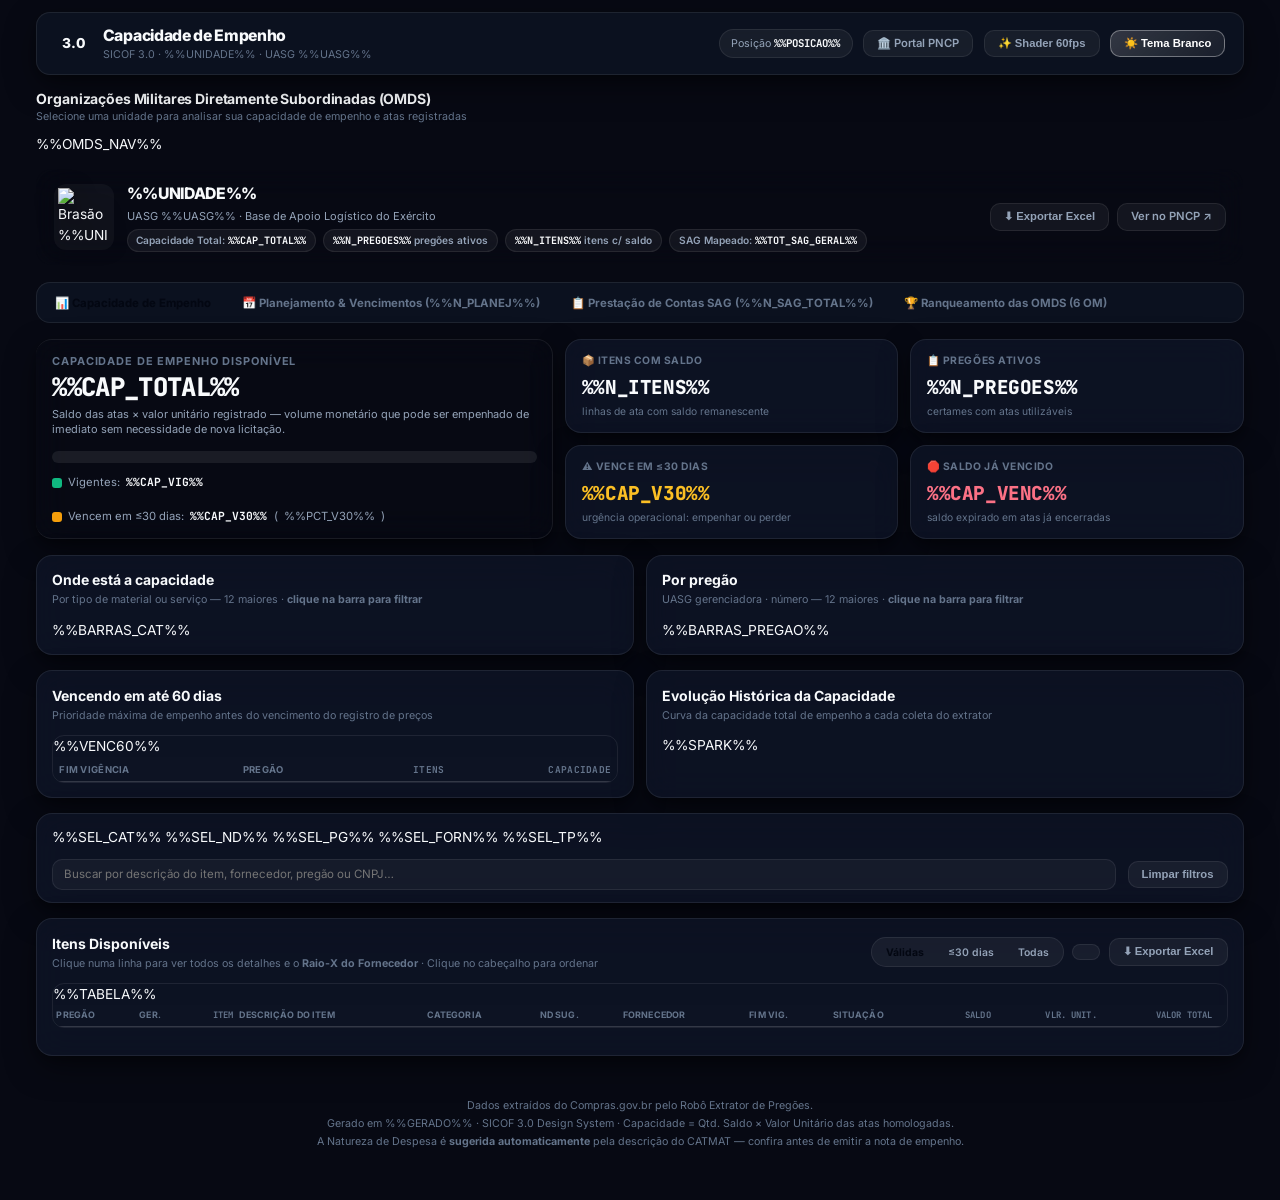
==== commit 153c1828: "fix(ui): remove projection scale and fit all tables 100% without horizontal scroll" ====
--- a/template_sicof.html
+++ b/template_sicof.html
@@ -108,6 +108,7 @@
 
 html {
   font-family: var(--font-sans);
+  font-size: clamp(13px, 12.2px + 0.12vw, 14.5px);
   background-color: var(--bg-deep);
   color: var(--text-primary);
   scroll-behavior: smooth;
@@ -164,9 +165,9 @@
 }
 
 .app-container {
-  max-width: 1540px;
+  max-width: min(97vw, 1800px);
   margin: 0 auto;
-  padding: 1.25rem 2rem 5rem 2rem;
+  padding: 0.9rem 1.25rem 3.5rem 1.25rem;
   position: relative;
   z-index: 1;
 }
@@ -179,43 +180,43 @@
   justify-content: space-between;
   align-items: center;
   flex-wrap: wrap;
-  gap: 1rem;
-  padding: 1rem 1.75rem;
+  gap: 0.75rem;
+  padding: 0.75rem 1.25rem;
   background: var(--bg-surface);
   backdrop-filter: var(--glass-blur);
   -webkit-backdrop-filter: var(--glass-blur);
   border: 1px solid var(--border-subtle);
-  border-radius: 18px;
+  border-radius: 14px;
   box-shadow: var(--glass-shadow);
-  margin-bottom: 1.5rem;
+  margin-bottom: 1rem;
 }
 .header-branding {
   display: flex;
   align-items: center;
-  gap: 1rem;
+  gap: 0.75rem;
 }
 .brand-badge {
   display: inline-flex;
   align-items: center;
   justify-content: center;
-  width: 44px;
-  height: 44px;
+  width: 38px;
+  height: 38px;
   background: linear-gradient(135deg, rgba(var(--unit-accent-rgb), 0.25), rgba(16, 185, 129, 0.15));
   border: 1px solid var(--unit-border);
-  border-radius: 12px;
+  border-radius: 10px;
   color: var(--text-accent);
   font-weight: 800;
+  font-size: 1rem;
+  box-shadow: 0 0 16px var(--unit-glow);
+}
+.brand-title h1 {
   font-size: 1.15rem;
-  box-shadow: 0 0 16px var(--unit-glow);
-}
-.brand-title h1 {
-  font-size: 1.25rem;
   font-weight: 800;
   letter-spacing: -0.02em;
   color: var(--text-primary);
 }
 .brand-title p {
-  font-size: 0.8rem;
+  font-size: 0.78rem;
   color: var(--text-muted);
 }
 .header-actions {
@@ -277,34 +278,44 @@
   border: 1.5px solid #0f172a !important;
   box-shadow: 0 4px 12px rgba(15, 23, 42, 0.2) !important;
 }
+html[data-theme="light"] .btn-secondary {
+  background: #f8fafc;
+  color: #0f172a;
+  border-color: #cbd5e1;
+}
+html[data-theme="light"] .btn-secondary:hover {
+  background: #e2e8f0;
+  color: #0f172a;
+  border-color: #94a3b8;
+}
 
 /* ==========================================================================
    VITRINE HERÁLDICA DE OMDS & BANNER DA UNIDADE ATIVA
    ========================================================================== */
 .omds-showcase-section {
-  margin-bottom: 2rem;
+  margin-bottom: 1.25rem;
 }
 .showcase-header {
-  margin-bottom: 1rem;
+  margin-bottom: 0.65rem;
   display: flex;
   justify-content: space-between;
   align-items: flex-end;
 }
 .showcase-header h2 {
-  font-size: 1.15rem;
+  font-size: 1.02rem;
   font-weight: 700;
   color: var(--text-primary);
   letter-spacing: -0.01em;
 }
 .showcase-header p {
-  font-size: 0.8rem;
+  font-size: 0.78rem;
   color: var(--text-muted);
 }
 .logos-grid {
   display: grid;
-  grid-template-columns: repeat(auto-fit, minmax(190px, 1fr));
-  gap: 1rem;
-  margin-bottom: 1.5rem;
+  grid-template-columns: repeat(auto-fit, minmax(160px, 1fr));
+  gap: 0.75rem;
+  margin-bottom: 1rem;
 }
 .logo-card {
   position: relative;
@@ -314,8 +325,8 @@
   -webkit-backdrop-filter: var(--glass-blur);
   border: 1.5px solid var(--border-subtle);
   border-top: 3.5px solid var(--om-accent, var(--text-accent));
-  border-radius: 18px;
-  padding: 1.25rem 1rem;
+  border-radius: 14px;
+  padding: 0.85rem 0.75rem;
   display: flex;
   flex-direction: column;
   align-items: center;
@@ -339,6 +350,10 @@
   box-shadow: 0 0 28px -2px rgba(var(--om-rgb, 56, 189, 248), 0.5), inset 0 0 14px rgba(var(--om-rgb, 56, 189, 248), 0.18) !important;
   transform: translateY(-2px);
 }
+html[data-theme="light"] .logo-card.is-active {
+  background: linear-gradient(145deg, rgba(var(--om-rgb, 56, 189, 248), 0.14), #ffffff) !important;
+  box-shadow: 0 6px 20px -2px rgba(var(--om-rgb, 56, 189, 248), 0.28) !important;
+}
 .logo-card.is-active::after {
   content: '';
   position: absolute;
@@ -355,12 +370,12 @@
   cursor: default;
 }
 .logo-img-wrap {
-  width: 76px;
-  height: 84px;
+  width: 56px;
+  height: 60px;
   display: flex;
   align-items: center;
   justify-content: center;
-  margin-bottom: 0.85rem;
+  margin-bottom: 0.5rem;
   transition: transform var(--motion-snappy) cubic-bezier(0.34, 1.56, 0.64, 1.0);
 }
 .logo-card:hover .logo-img-wrap {
@@ -405,19 +420,23 @@
   backdrop-filter: var(--glass-blur);
   -webkit-backdrop-filter: var(--glass-blur);
   border: 1.5px solid var(--unit-border);
-  border-radius: 20px;
-  padding: 1.5rem 1.85rem;
+  border-radius: 16px;
+  padding: 0.95rem 1.25rem;
   display: flex;
   justify-content: space-between;
   align-items: center;
   flex-wrap: wrap;
-  gap: 1.5rem;
-  box-shadow: 0 8px 32px var(--unit-glow);
+  gap: 1rem;
+  box-shadow: 0 8px 28px var(--unit-glow);
+}
+html[data-theme="light"] .unit-overview-banner {
+  background: linear-gradient(135deg, rgba(var(--unit-accent-rgb), 0.10), #ffffff);
+  box-shadow: 0 6px 20px var(--unit-glow);
 }
 .unit-banner-left {
   display: flex;
   align-items: center;
-  gap: 1.25rem;
+  gap: 0.95rem;
   flex-wrap: wrap;
   min-width: 0;
   flex: 1;
@@ -427,17 +446,17 @@
   word-break: break-word;
 }
 .unit-banner-logo-wrap {
-  width: 82px;
-  height: 90px;
+  width: 60px;
+  height: 66px;
   display: flex;
   align-items: center;
   justify-content: center;
   flex-shrink: 0;
-  border-radius: 16px;
+  border-radius: 12px;
   background: rgba(255, 255, 255, 0.04);
   border: 1.5px solid var(--unit-border);
-  box-shadow: 0 0 20px var(--unit-glow);
-  padding: 0.4rem;
+  box-shadow: 0 0 18px var(--unit-glow);
+  padding: 0.3rem;
 }
 .unit-banner-logo-wrap img {
   max-width: 100%;
@@ -446,16 +465,16 @@
   filter: drop-shadow(0 4px 10px rgba(0, 0, 0, 0.5));
 }
 .unit-banner-info h2 {
-  font-size: 1.35rem;
+  font-size: 1.15rem;
   font-weight: 800;
   letter-spacing: -0.02em;
   color: var(--text-primary);
-  margin-bottom: 0.2rem;
+  margin-bottom: 0.15rem;
 }
 .unit-banner-info p {
-  font-size: 0.85rem;
+  font-size: 0.8rem;
   color: var(--text-secondary);
-  margin-bottom: 0.45rem;
+  margin-bottom: 0.35rem;
 }
 .unit-tags-row {
   display: flex;
@@ -481,14 +500,14 @@
    ========================================================================== */
 .sicof-tabs-nav {
   display: flex;
-  gap: 0.5rem;
-  padding: 0.45rem;
+  gap: 0.35rem;
+  padding: 0.35rem;
   background: var(--bg-surface);
   backdrop-filter: var(--glass-blur);
   -webkit-backdrop-filter: var(--glass-blur);
   border: 1px solid var(--border-subtle);
-  border-radius: 16px;
-  margin-bottom: 1.75rem;
+  border-radius: 14px;
+  margin-bottom: 1.15rem;
   overflow-x: auto;
   scrollbar-width: none;
   -webkit-overflow-scrolling: touch;
@@ -497,14 +516,14 @@
 .sicof-tab-btn {
   display: inline-flex;
   align-items: center;
-  gap: 0.65rem;
-  padding: 0.75rem 1.25rem;
-  border-radius: 12px;
+  gap: 0.5rem;
+  padding: 0.55rem 0.95rem;
+  border-radius: 10px;
   background: transparent;
   border: none;
   color: var(--text-muted);
   font-family: var(--font-sans);
-  font-size: 0.88rem;
+  font-size: 0.83rem;
   font-weight: 700;
   cursor: pointer;
   white-space: nowrap;
@@ -541,10 +560,10 @@
    ========================================================================== */
 .bento-hero-grid {
   display: grid;
-  grid-template-columns: 1.6fr 1fr 1fr;
+  grid-template-columns: 1.55fr 1fr 1fr;
   grid-template-rows: auto auto;
-  gap: 1rem;
-  margin-bottom: 1.5rem;
+  gap: 0.85rem;
+  margin-bottom: 1.15rem;
 }
 @media (max-width: 1024px) {
   .bento-hero-grid {
@@ -565,7 +584,7 @@
   -webkit-backdrop-filter: var(--glass-blur);
   border: 1.5px solid var(--border-subtle);
   border-radius: var(--r);
-  padding: 1.35rem 1.5rem;
+  padding: 0.95rem 1.15rem;
   box-shadow: var(--glass-shadow);
   display: flex;
   flex-direction: column;
@@ -595,21 +614,21 @@
   margin-bottom: 0.25rem;
 }
 .hero-big {
-  font-size: clamp(1.8rem, 4.2vw, 3.2rem);
+  font-size: clamp(1.4rem, 2vw, 2.05rem);
   font-weight: 800;
-  letter-spacing: -0.03em;
-  line-height: 1.1;
+  letter-spacing: -0.025em;
+  line-height: 1.15;
   color: var(--text-primary);
   font-family: var(--font-mono);
-  margin-bottom: 0.4rem;
+  margin-bottom: 0.35rem;
   overflow-wrap: anywhere;
   word-break: break-word;
 }
 .hero-cap {
-  font-size: 0.84rem;
+  font-size: 0.8rem;
   color: var(--text-secondary);
-  line-height: 1.45;
-  margin-bottom: 1.25rem;
+  line-height: 1.4;
+  margin-bottom: 0.95rem;
 }
 .meter {
   display: flex;
@@ -681,12 +700,12 @@
   gap: 0.4rem;
 }
 .bento-kpi-val {
-  font-size: 1.85rem;
+  font-size: 1.4rem;
   font-weight: 800;
   letter-spacing: -0.02em;
   color: var(--text-primary);
   font-family: var(--font-mono);
-  margin: 0.45rem 0 0.2rem 0;
+  margin: 0.3rem 0 0.15rem 0;
 }
 .bento-kpi-val.warn { color: var(--warning); }
 .bento-kpi-val.bad { color: var(--danger); }
@@ -701,8 +720,8 @@
 .grid2 {
   display: grid;
   grid-template-columns: 1fr 1fr;
-  gap: 1rem;
-  margin-bottom: 1.5rem;
+  gap: 0.85rem;
+  margin-bottom: 1.15rem;
 }
 @media (max-width: 900px) {
   .grid2 { grid-template-columns: 1fr; }
@@ -713,20 +732,20 @@
   -webkit-backdrop-filter: var(--glass-blur);
   border: 1.5px solid var(--border-subtle);
   border-radius: var(--r);
-  padding: 1.35rem 1.5rem;
+  padding: 0.95rem 1.1rem;
   box-shadow: var(--glass-shadow);
   min-width: 0;
 }
 .card h2 {
-  font-size: 1.15rem;
+  font-size: 1.02rem;
   font-weight: 700;
   color: var(--text-primary);
-  margin-bottom: 0.2rem;
+  margin-bottom: 0.15rem;
 }
 .card .cap {
-  font-size: 0.8rem;
+  font-size: 0.78rem;
   color: var(--text-muted);
-  margin-bottom: 1.1rem;
+  margin-bottom: 0.85rem;
 }
 
 /* Barras Horizontais com Pódio Top 3 */
@@ -809,14 +828,14 @@
   -webkit-backdrop-filter: var(--glass-blur);
   border: 1.5px solid var(--border-subtle);
   border-radius: var(--r);
-  padding: 1.25rem 1.5rem;
-  margin-bottom: 1.5rem;
+  padding: 0.9rem 1.1rem;
+  margin-bottom: 1.1rem;
   box-shadow: var(--glass-shadow);
 }
 .filtros-grid {
   display: grid;
-  grid-template-columns: repeat(auto-fit, minmax(210px, 1fr));
-  gap: 0.85rem;
+  grid-template-columns: repeat(auto-fit, minmax(185px, 1fr));
+  gap: 0.7rem;
 }
 .fl {
   display: flex;
@@ -924,9 +943,11 @@
 /* Segmented Switches */
 .seg {
   display: inline-flex;
+  flex-wrap: wrap;
+  max-width: 100%;
   background: rgba(255, 255, 255, 0.05);
   border: 1px solid var(--border-subtle);
-  border-radius: 999px;
+  border-radius: 16px;
   padding: 3px;
   gap: 2px;
 }
@@ -934,10 +955,10 @@
   background: transparent;
   border: none;
   border-radius: 999px;
-  padding: 0.4rem 0.95rem;
+  padding: 0.35rem 0.8rem;
   cursor: pointer;
   font-family: var(--font-sans);
-  font-size: 0.78rem;
+  font-size: 0.76rem;
   font-weight: 600;
   color: var(--text-secondary);
   transition: all var(--motion-snappy) var(--motion-ease);
@@ -956,7 +977,7 @@
 }
 
 /* ==========================================================================
-   TABELAS DE DADOS EXECUTIVAS (WCAG 2.2 AAA + STICKY HEADERS)
+   TABELAS DE DADOS EXECUTIVAS (WCAG 2.2 AAA + AJUSTE FULL-WIDTH RESPONSIVO)
    ========================================================================== */
 .tblwrap {
   overflow-x: auto;
@@ -968,11 +989,11 @@
 table {
   width: 100%;
   border-collapse: collapse;
-  font-size: 0.82rem;
+  font-size: 0.78rem;
   text-align: left;
 }
 th, td {
-  padding: 0.65rem 0.85rem;
+  padding: 0.48rem 0.42rem;
   border-bottom: 1px solid var(--border-subtle);
   vertical-align: middle;
 }
@@ -982,11 +1003,12 @@
   background: var(--bg-surface);
   z-index: 2;
   color: var(--text-muted);
-  font-size: 0.74rem;
+  font-size: 0.69rem;
   font-weight: 700;
   text-transform: uppercase;
-  letter-spacing: 0.04em;
-  white-space: nowrap;
+  letter-spacing: 0.03em;
+  white-space: normal;
+  line-height: 1.2;
   cursor: pointer;
   user-select: none;
   border-bottom: 1.5px solid var(--border-strong);
@@ -1004,32 +1026,225 @@
 td.num, th.num {
   text-align: right;
   font-family: var(--font-mono);
+  font-variant-numeric: tabular-nums;
   white-space: nowrap;
 }
 td.desc {
-  max-width: 320px;
+  min-width: 120px;
+  max-width: 280px;
   color: var(--text-secondary);
-  line-height: 1.35;
+  line-height: 1.3;
+  overflow-wrap: break-word;
 }
 td.forn {
-  max-width: 180px;
+  min-width: 95px;
+  max-width: 170px;
+  white-space: normal;
+  line-height: 1.25;
+  overflow-wrap: break-word;
+  font-size: 0.74rem;
+  color: var(--text-secondary);
+}
+td.cat {
+  white-space: normal;
+  line-height: 1.25;
+  max-width: 120px;
+  overflow-wrap: break-word;
+  font-size: 0.74rem;
+  color: var(--text-muted);
+}
+td.nd {
   white-space: nowrap;
-  overflow: hidden;
-  text-overflow: ellipsis;
+  font-size: 0.74rem;
+  font-family: var(--font-mono);
+  color: var(--text-muted);
+}
+.pl-obj {
+  overflow-wrap: break-word;
+  word-break: break-word;
+  line-height: 1.3;
   color: var(--text-secondary);
 }
-td.cat, td.nd {
+#tb {
+  font-size: 0.76rem;
+}
+#tb th, #tb td {
+  padding: 0.44rem 0.32rem;
+}
+#tb td:nth-child(1),
+#tb td:nth-child(2),
+#tb td:nth-child(3),
+#tb td:nth-child(8),
+#tb td:nth-child(13) {
   white-space: nowrap;
-  font-size: 0.78rem;
-  color: var(--text-muted);
+}
+@media (max-width: 1380px) and (min-width: 900px) {
+  #tb {
+    font-size: 0.71rem;
+  }
+  #tb th, #tb td {
+    padding: 0.38rem 0.22rem;
+  }
+  #tb thead th {
+    font-size: 0.65rem;
+    letter-spacing: 0.015em;
+  }
+  #tb td.desc {
+    min-width: 105px;
+    max-width: 195px;
+  }
+  #tb td.cat {
+    max-width: 92px;
+    font-size: 0.69rem;
+  }
+  #tb td.forn {
+    min-width: 82px;
+    max-width: 128px;
+    font-size: 0.69rem;
+  }
+  #tb td.nd {
+    font-size: 0.69rem;
+  }
+  #tb .tag {
+    padding: 0.1rem 0.36rem;
+    font-size: 0.64rem;
+    gap: 0.2rem;
+  }
+  #tbSagGer th, #tbSagGer td,
+  #tbSagPart th, #tbSagPart td,
+  #tbPlan th, #tbPlan td,
+  #tbRanking th, #tbRanking td {
+    padding: 0.4rem 0.28rem;
+    font-size: 0.73rem;
+  }
+}
+@media (max-width: 899px) {
+  #tb, #tbPlan, #tbSagGer, #tbSagPart, #tbRanking {
+    display: block;
+  }
+  #tb thead, #tbPlan thead, #tbSagGer thead, #tbSagPart thead, #tbRanking thead {
+    display: none;
+  }
+  #tb tbody, #tbPlan tbody, #tbSagGer tbody, #tbSagPart tbody, #tbRanking tbody {
+    display: flex;
+    flex-direction: column;
+    gap: 0.65rem;
+    padding: 0.5rem;
+  }
+  #tb tbody tr, #tbPlan tbody tr, #tbSagGer tbody tr, #tbSagPart tbody tr, #tbRanking tbody tr {
+    display: grid;
+    grid-template-columns: repeat(2, minmax(0, 1fr));
+    gap: 0.45rem 0.65rem;
+    padding: 0.75rem;
+    background: var(--bg-surface);
+    border: 1px solid var(--border-subtle);
+    border-radius: 10px;
+  }
+  #tb tbody td, #tbPlan tbody td, #tbSagGer tbody td, #tbSagPart tbody td, #tbRanking tbody td {
+    border: none;
+    padding: 0;
+    text-align: left !important;
+    white-space: normal !important;
+    max-width: none !important;
+    min-width: 0 !important;
+    overflow-wrap: anywhere;
+  }
+  #tb tbody td::before, #tbPlan tbody td::before, #tbSagGer tbody td::before, #tbSagPart tbody td::before, #tbRanking tbody td::before {
+    display: block;
+    font-family: var(--font-sans);
+    font-size: 0.62rem;
+    font-weight: 700;
+    text-transform: uppercase;
+    letter-spacing: 0.04em;
+    color: var(--text-muted);
+    margin-bottom: 0.1rem;
+  }
+  #tb tbody td[colspan]::before, #tbPlan tbody td[colspan]::before,
+  #tbSagGer tbody td[colspan]::before, #tbSagPart tbody td[colspan]::before,
+  #tbRanking tbody td[colspan]::before {
+    display: none;
+  }
+  #tb tbody td[colspan], #tbPlan tbody td[colspan],
+  #tbSagGer tbody td[colspan], #tbSagPart tbody td[colspan],
+  #tbRanking tbody td[colspan] {
+    grid-column: 1 / -1;
+    text-align: center !important;
+    padding: 0.5rem 0;
+  }
+  /* Itens (#tb) */
+  #tb tbody td:nth-child(4), #tb tbody td:nth-child(7) { grid-column: 1 / -1; }
+  #tb tbody td:nth-child(1)::before { content: "Pregão"; }
+  #tb tbody td:nth-child(2)::before { content: "Ger."; }
+  #tb tbody td:nth-child(3)::before { content: "Item"; }
+  #tb tbody td:nth-child(4)::before { content: "Descrição do Item"; }
+  #tb tbody td:nth-child(5)::before { content: "Categoria"; }
+  #tb tbody td:nth-child(6)::before { content: "ND sug."; }
+  #tb tbody td:nth-child(7)::before { content: "Fornecedor"; }
+  #tb tbody td:nth-child(8)::before { content: "Fim vig."; }
+  #tb tbody td:nth-child(9)::before { content: "Situação"; }
+  #tb tbody td:nth-child(10)::before { content: "Saldo"; }
+  #tb tbody td:nth-child(11)::before { content: "Vlr. unit."; }
+  #tb tbody td:nth-child(12)::before { content: "Valor total"; }
+  #tb tbody td:nth-child(13)::before { content: "Compras.gov"; }
+  /* Planejamento (#tbPlan) */
+  #tbPlan tbody td:nth-child(4), #tbPlan tbody td:nth-child(7) { grid-column: 1 / -1; }
+  #tbPlan tbody td:nth-child(1)::before { content: "Vencimento"; }
+  #tbPlan tbody td:nth-child(2)::before { content: "Pregão"; }
+  #tbPlan tbody td:nth-child(3)::before { content: "Ger."; }
+  #tbPlan tbody td:nth-child(4)::before { content: "Objeto"; }
+  #tbPlan tbody td:nth-child(5)::before { content: "Itens"; }
+  #tbPlan tbody td:nth-child(6)::before { content: "Capacidade"; }
+  #tbPlan tbody td:nth-child(7)::before { content: "Fornecedor(es)"; }
+  /* SAG Gerenciados (#tbSagGer) */
+  #tbSagGer tbody td:nth-child(2) { grid-column: 1 / -1; }
+  #tbSagGer tbody td:nth-child(1)::before { content: "Pregão"; }
+  #tbSagGer tbody td:nth-child(2)::before { content: "Objeto"; }
+  #tbSagGer tbody td:nth-child(3)::before { content: "Itens"; }
+  #tbSagGer tbody td:nth-child(4)::before { content: "Total Homologado"; }
+  #tbSagGer tbody td:nth-child(5)::before { content: "Vigência"; }
+  #tbSagGer tbody td:nth-child(6)::before { content: "Status"; }
+  #tbSagGer tbody td:nth-child(7)::before { content: "Copiar"; }
+  /* SAG Participados (#tbSagPart) */
+  #tbSagPart tbody td:nth-child(3) { grid-column: 1 / -1; }
+  #tbSagPart tbody td:nth-child(1)::before { content: "Pregão"; }
+  #tbSagPart tbody td:nth-child(2)::before { content: "Gerenciador"; }
+  #tbSagPart tbody td:nth-child(3)::before { content: "Objeto"; }
+  #tbSagPart tbody td:nth-child(4)::before { content: "Itens Cota"; }
+  #tbSagPart tbody td:nth-child(5)::before { content: "Cota OM"; }
+  #tbSagPart tbody td:nth-child(6)::before { content: "Vigência"; }
+  #tbSagPart tbody td:nth-child(7)::before { content: "Status"; }
+  #tbSagPart tbody td:nth-child(8)::before { content: "Copiar"; }
+  /* Ranqueamento (#tbRanking) */
+  #tbRanking tbody td:nth-child(2), #tbRanking tbody td:nth-child(9) { grid-column: 1 / -1; }
+  #tbRanking tbody td:nth-child(1)::before { content: "Pos."; }
+  #tbRanking tbody td:nth-child(2)::before { content: "Organização Militar"; }
+  #tbRanking tbody td:nth-child(3)::before { content: "UASG"; }
+  #tbRanking tbody td:nth-child(4)::before { content: "Capacidade Total"; }
+  #tbRanking tbody td:nth-child(5)::before { content: "Volume SAG"; }
+  #tbRanking tbody td:nth-child(6)::before { content: "Pregões"; }
+  #tbRanking tbody td:nth-child(7)::before { content: "Itens Saldo"; }
+  #tbRanking tbody td:nth-child(8)::before { content: "Vencendo ≤30d"; }
+  #tbRanking tbody td:nth-child(9)::before { content: "Ação"; }
+  /* Tabela Vencendo em 60d */
+  .grid2 table {
+    font-size: 0.72rem;
+  }
+  .grid2 table th, .grid2 table td {
+    padding: 0.35rem 0.25rem;
+  }
+}
+@media (min-width: 600px) and (max-width: 899px) {
+  #tb tbody tr, #tbPlan tbody tr, #tbSagGer tbody tr, #tbSagPart tbody tr, #tbRanking tbody tr {
+    grid-template-columns: repeat(3, minmax(0, 1fr));
+  }
 }
 .tag {
   display: inline-flex;
   align-items: center;
-  gap: 0.35rem;
+  gap: 0.25rem;
   border-radius: 999px;
-  padding: 0.15rem 0.6rem;
-  font-size: 0.72rem;
+  padding: 0.14rem 0.48rem;
+  font-size: 0.69rem;
   font-weight: 700;
   white-space: nowrap;
 }
@@ -1037,6 +1252,10 @@
 .tag-v30 { background: rgba(245, 158, 11, 0.18); color: #fbbf24; border: 1px solid rgba(245, 158, 11, 0.35); }
 .tag-venc { background: rgba(239, 68, 68, 0.18); color: #fb7185; border: 1px solid rgba(239, 68, 68, 0.35); }
 .tag-semata, .tag-semdados { background: rgba(148, 163, 184, 0.15); color: #94a3b8; }
+html[data-theme="light"] .tag-vig { background: rgba(16, 185, 129, 0.12); color: #047857; border-color: rgba(5, 150, 105, 0.35); }
+html[data-theme="light"] .tag-v30 { background: rgba(245, 158, 11, 0.14); color: #92400e; border-color: rgba(217, 119, 6, 0.4); }
+html[data-theme="light"] .tag-venc { background: rgba(239, 68, 68, 0.12); color: #be123c; border-color: rgba(225, 29, 72, 0.35); }
+html[data-theme="light"] .tag-semata, html[data-theme="light"] .tag-semdados { background: #f1f5f9; color: #475569; border: 1px solid #cbd5e1; }
 
 .tbl-foot {
   display: flex;
@@ -1083,7 +1302,7 @@
 .pl-card.b-180 { --bc: #38bdf8; }
 .pl-card.b-max { --bc: var(--success-fill); }
 .pl-card-n {
-  font-size: 1.85rem;
+  font-size: 1.4rem;
   font-weight: 800;
   line-height: 1;
   font-family: var(--font-mono);
@@ -1117,7 +1336,7 @@
   background: var(--bg-card);
   border: 1.5px solid var(--border-subtle);
   border-radius: var(--r-sm);
-  padding: 1.15rem 1.35rem;
+  padding: 0.9rem 1.05rem;
   display: flex;
   flex-direction: column;
   gap: 0.25rem;
@@ -1130,16 +1349,16 @@
 .sag-kpi-card.sag-kpi-part { border-left: 4.5px solid #0ea5e9; }
 .sag-kpi-card:hover { background: rgba(255, 255, 255, 0.05); }
 .sag-kpi-card[aria-pressed="true"] { box-shadow: 0 0 0 2px var(--unit-accent); }
-.sag-kpi-val { font-size: 1.75rem; font-weight: 800; font-family: var(--font-mono); color: var(--text-primary); }
-.sag-kpi-lb { font-size: 0.78rem; font-weight: 700; color: var(--text-muted); }
+.sag-kpi-val { font-size: 1.38rem; font-weight: 800; font-family: var(--font-mono); color: var(--text-primary); }
+.sag-kpi-lb { font-size: 0.76rem; font-weight: 700; color: var(--text-muted); }
 .sag-kpi-sub { font-size: 0.72rem; color: var(--text-muted); }
 
 .sag-bloco {
   background: var(--bg-card);
   border: 1.5px solid var(--border-subtle);
   border-radius: var(--r-sm);
-  padding: 1.25rem 1.35rem;
-  margin-bottom: 1.25rem;
+  padding: 0.95rem 1.1rem;
+  margin-bottom: 1rem;
 }
 .sag-bloco-hdr {
   display: flex;
@@ -1199,9 +1418,9 @@
    ========================================================================== */
 .ranking-leaderboard-grid {
   display: grid;
-  grid-template-columns: repeat(auto-fit, minmax(min(100%, 340px), 1fr));
-  gap: 1.15rem;
-  margin-bottom: 1.75rem;
+  grid-template-columns: repeat(auto-fit, minmax(min(100%, 320px), 1fr));
+  gap: 0.9rem;
+  margin-bottom: 1.25rem;
 }
 .rank-item-card {
   position: relative;
@@ -1210,10 +1429,10 @@
   -webkit-backdrop-filter: var(--glass-blur);
   border: 1.5px solid var(--border-subtle);
   border-radius: var(--r);
-  padding: 1.25rem 1.35rem;
+  padding: 0.95rem 1.05rem;
   display: flex;
   flex-direction: column;
-  gap: 0.85rem;
+  gap: 0.65rem;
   cursor: pointer;
   min-width: 0;
   overflow: hidden;
@@ -1289,17 +1508,18 @@
 .rank-current-tag {
   display: inline-flex;
   align-items: center;
-  gap: 0.35rem;
-  font-size: 0.65rem;
+  gap: 0.3rem;
+  font-size: 0.62rem;
   font-weight: 800;
   text-transform: uppercase;
-  letter-spacing: 0.05em;
-  padding: 0.22rem 0.65rem;
+  letter-spacing: 0.04em;
+  padding: 0.18rem 0.55rem;
   border-radius: 999px;
   background: var(--unit-accent);
   color: #030712;
   box-shadow: 0 2px 8px var(--unit-glow);
   white-space: nowrap;
+  max-width: 100%;
   flex-shrink: 0;
 }
 html[data-theme="light"] .rank-current-tag {
@@ -1364,8 +1584,6 @@
   height: 8px;
   background: rgba(255, 255, 255, 0.06);
   border-radius: 999px;
-  overflow: hidden;
-}
   overflow: hidden;
 }
 .rank-track-bar {
@@ -1911,13 +2129,13 @@
           <table id="tbSagGer">
             <thead>
               <tr>
-                <th style="width:130px">Pregão</th>
+                <th style="width:98px">Pregão</th>
                 <th>Objeto do Pregão</th>
-                <th class="num" style="width:85px">Itens</th>
-                <th class="num" style="width:175px">Total Homologado (R$)</th>
-                <th style="width:115px">Vigência</th>
-                <th style="width:110px">Status</th>
-                <th style="width:55px;text-align:center">Copiar</th>
+                <th class="num" style="width:62px">Itens</th>
+                <th class="num" style="width:142px">Total Homologado (R$)</th>
+                <th style="width:92px">Vigência</th>
+                <th style="width:94px">Status</th>
+                <th style="width:52px;text-align:center">Copiar</th>
               </tr>
             </thead>
             <tbody>
@@ -1940,14 +2158,14 @@
           <table id="tbSagPart">
             <thead>
               <tr>
-                <th style="width:130px">Pregão</th>
-                <th style="width:150px">Gerenciador</th>
+                <th style="width:98px">Pregão</th>
+                <th style="width:115px">Gerenciador</th>
                 <th>Objeto do Pregão</th>
-                <th class="num" style="width:85px">Itens Cota</th>
-                <th class="num" style="width:175px">Cota OM (R$)</th>
-                <th style="width:115px">Vigência</th>
-                <th style="width:110px">Status</th>
-                <th style="width:55px;text-align:center">Copiar</th>
+                <th class="num" style="width:64px">Itens Cota</th>
+                <th class="num" style="width:136px">Cota OM (R$)</th>
+                <th style="width:92px">Vigência</th>
+                <th style="width:94px">Status</th>
+                <th style="width:52px;text-align:center">Copiar</th>
               </tr>
             </thead>
             <tbody>
@@ -1988,7 +2206,7 @@
         <table id="tbRanking">
           <thead>
             <tr>
-              <th style="width:65px">Pos.</th>
+              <th style="width:48px">Pos.</th>
               <th>Organização Militar</th>
               <th>UASG</th>
               <th class="num">Capacidade Total</th>
@@ -1996,7 +2214,7 @@
               <th class="num">Pregões</th>
               <th class="num">Itens Saldo</th>
               <th class="num">Vencendo ≤30d</th>
-              <th style="width:90px;text-align:center">Ação</th>
+              <th style="width:74px;text-align:center">Ação</th>
             </tr>
           </thead>
           <tbody id="ranking-table-body">
